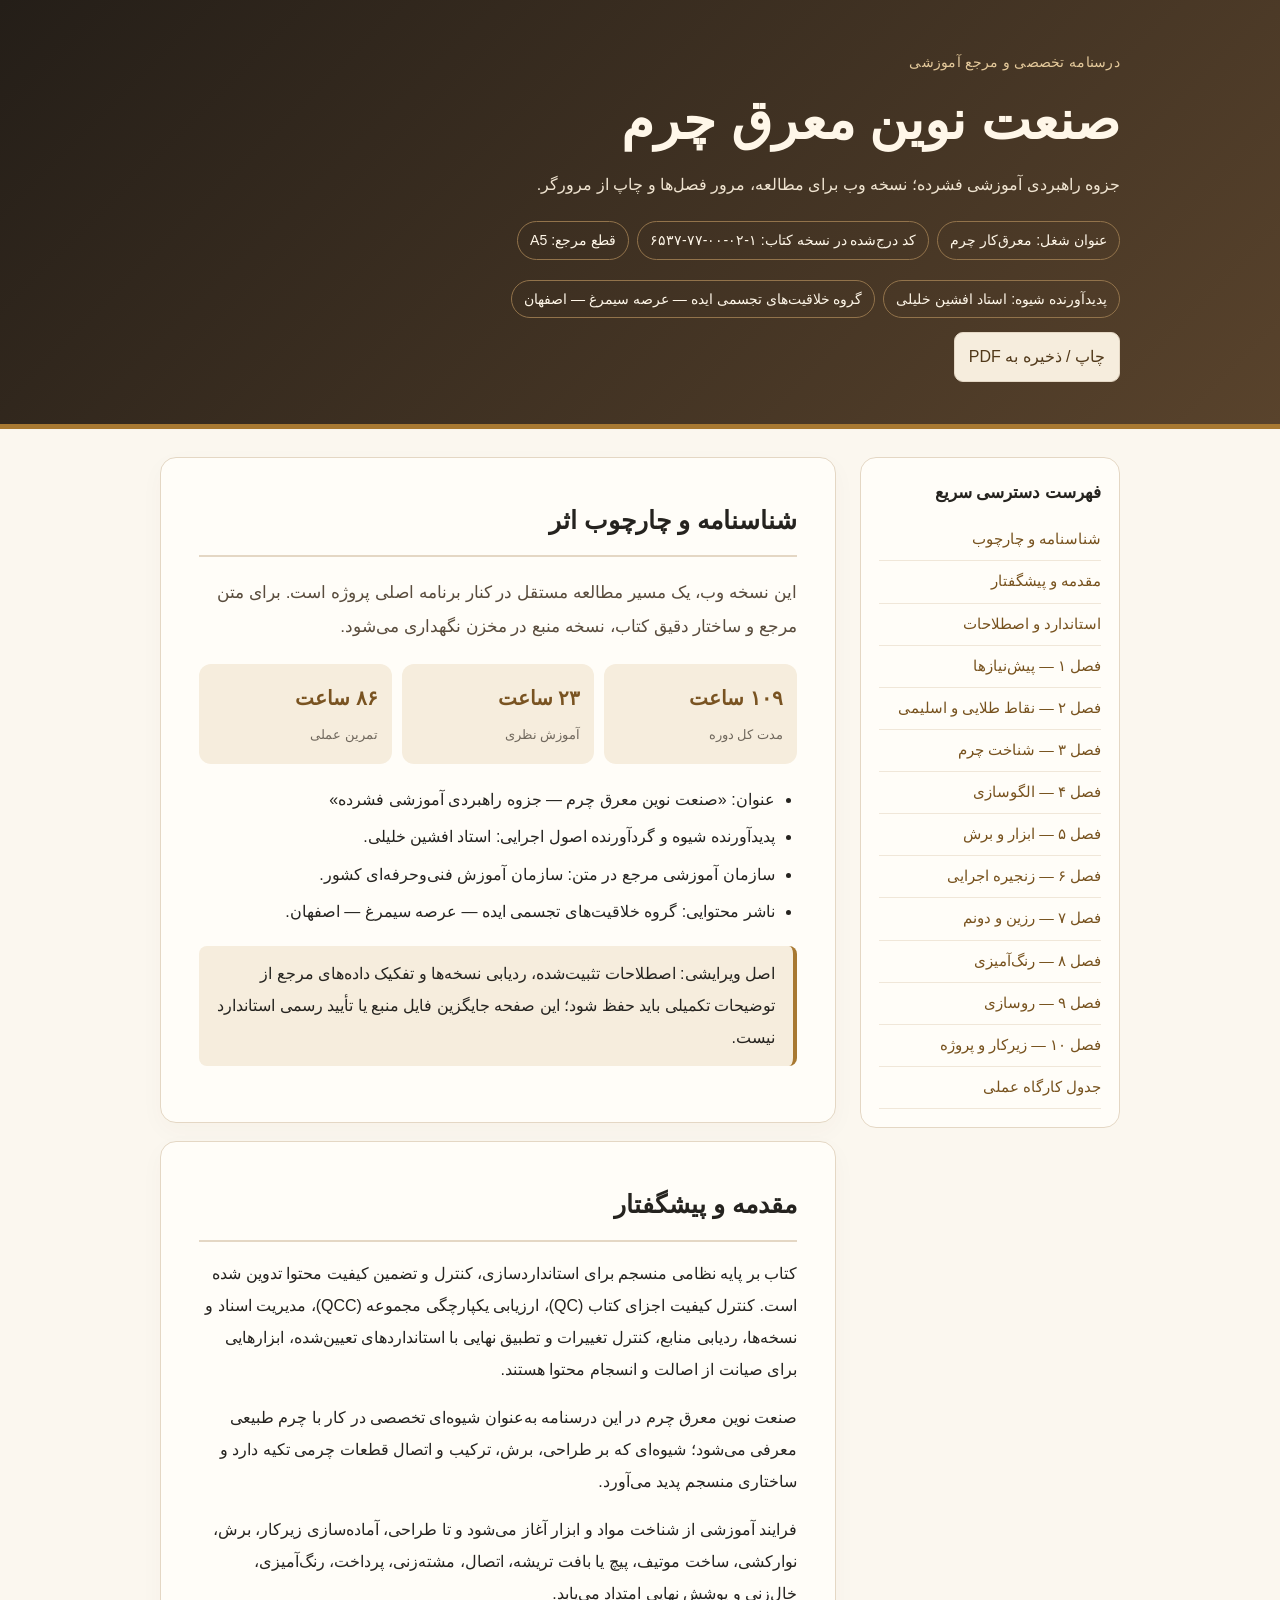
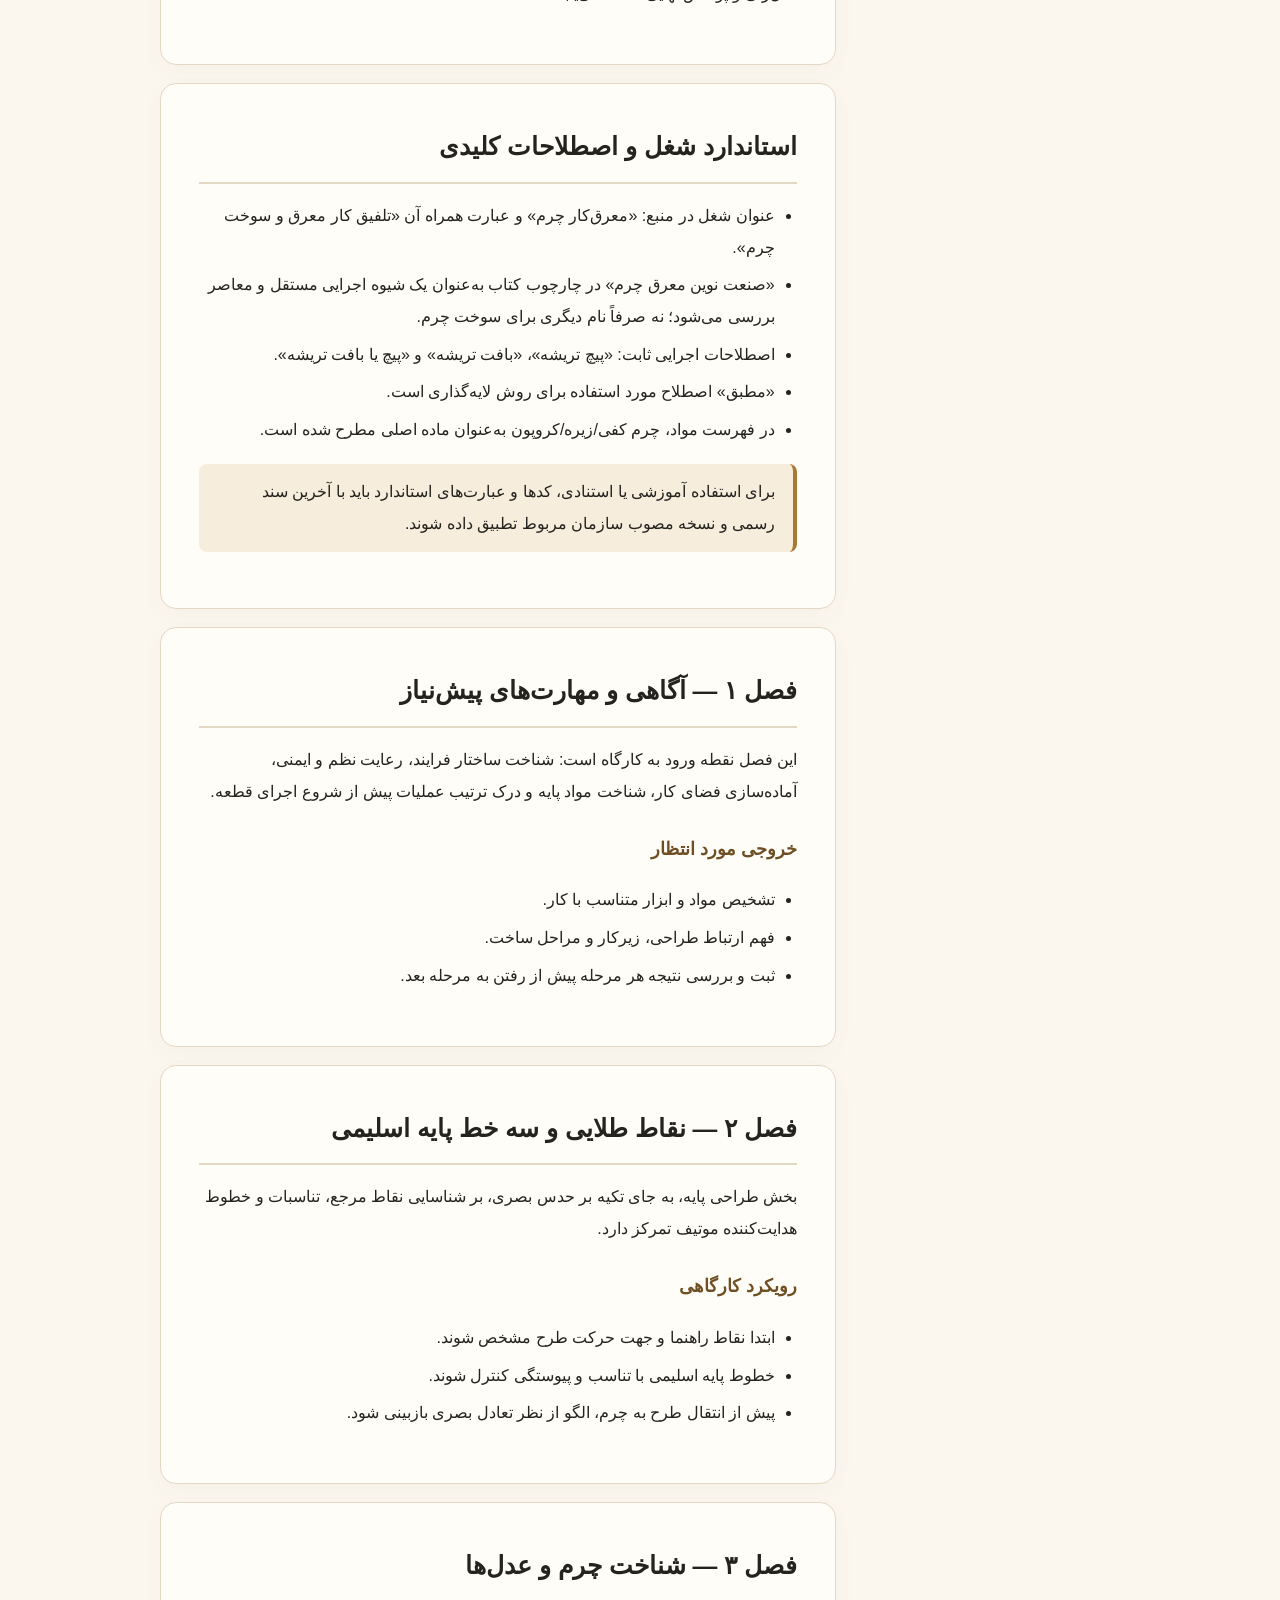
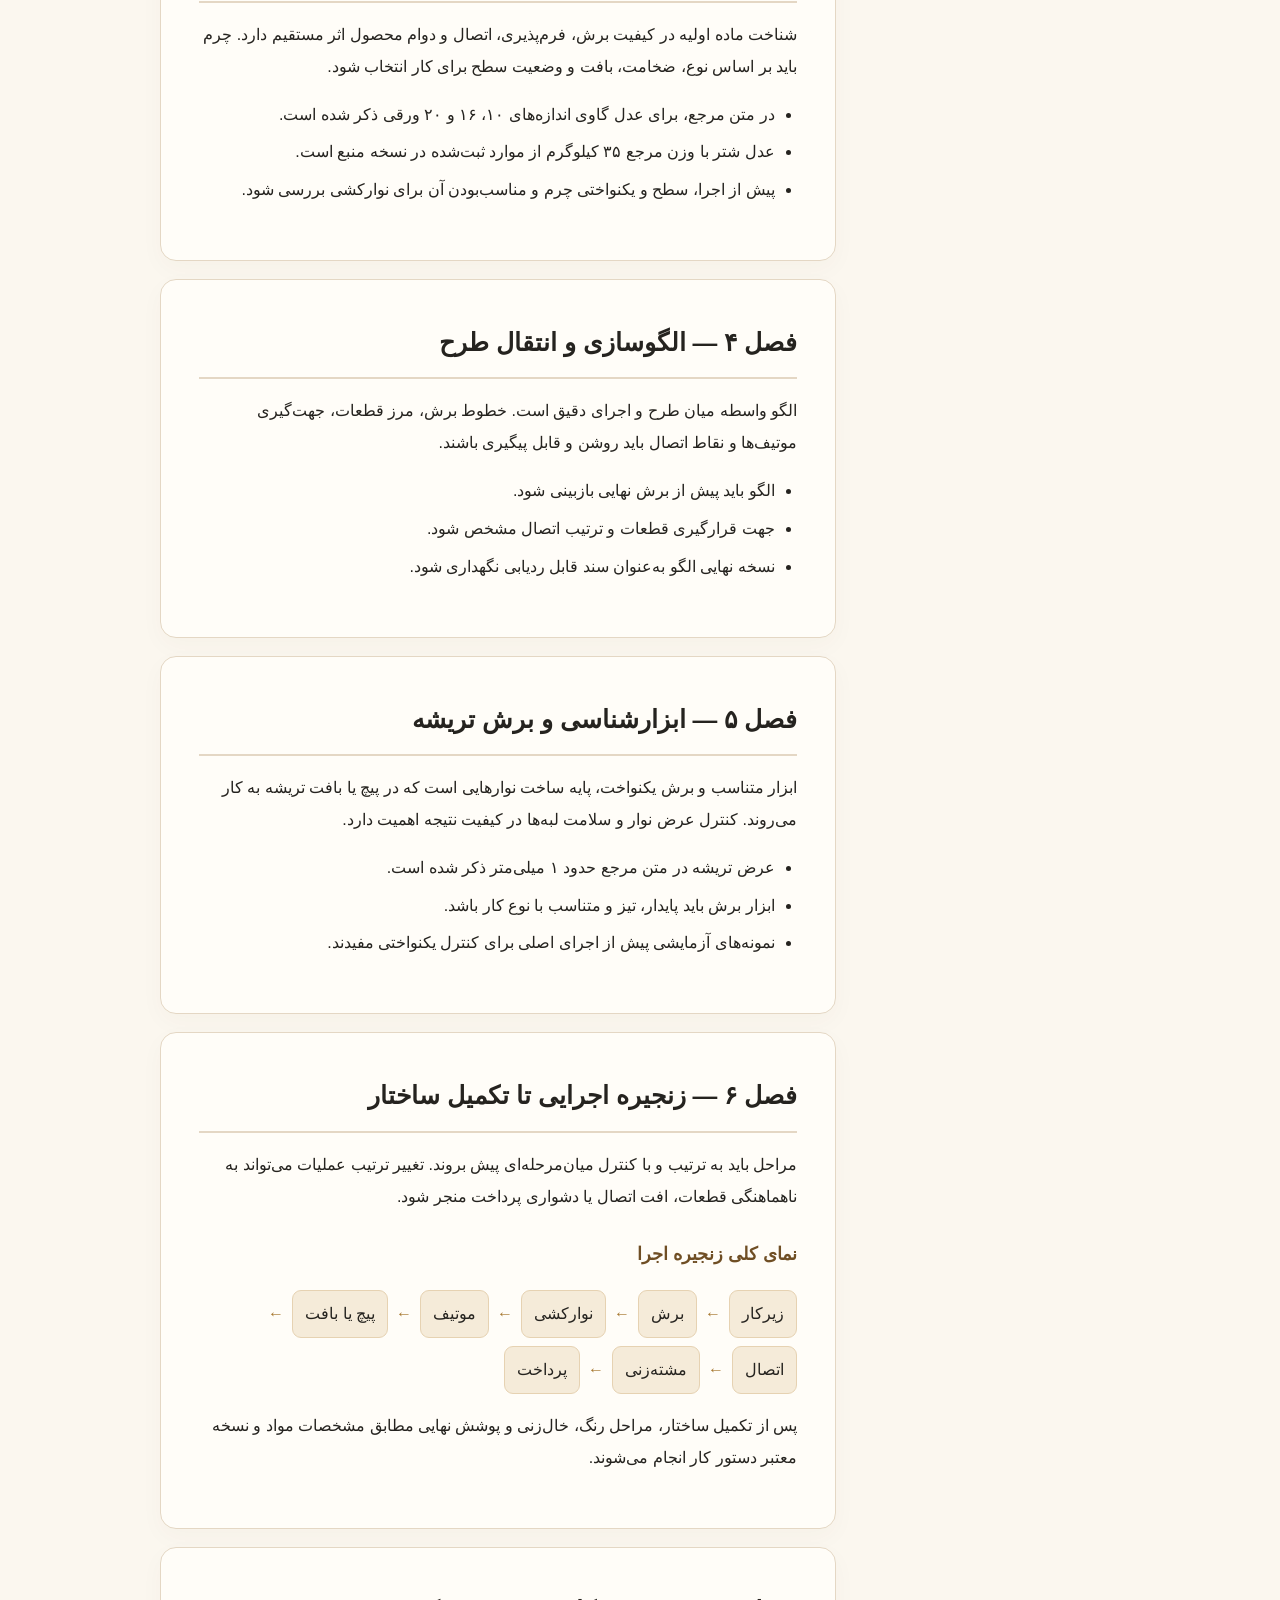
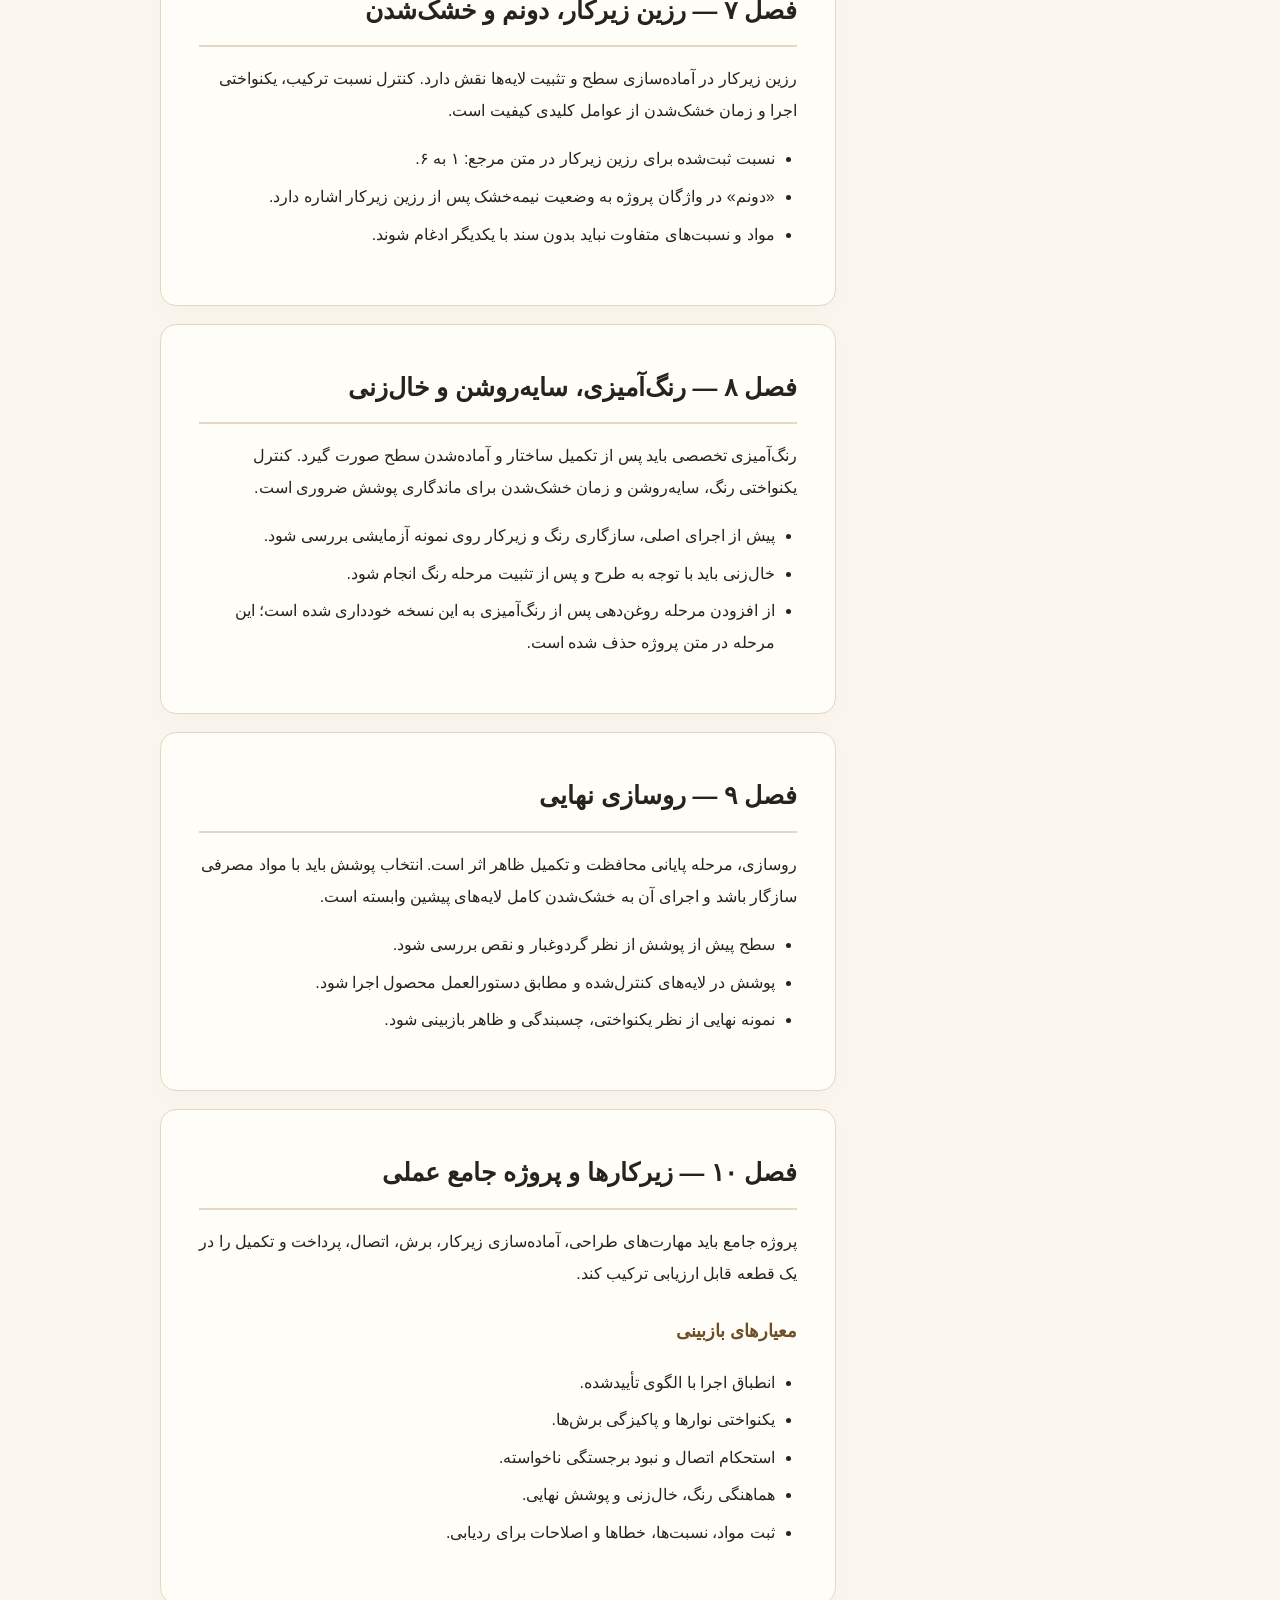
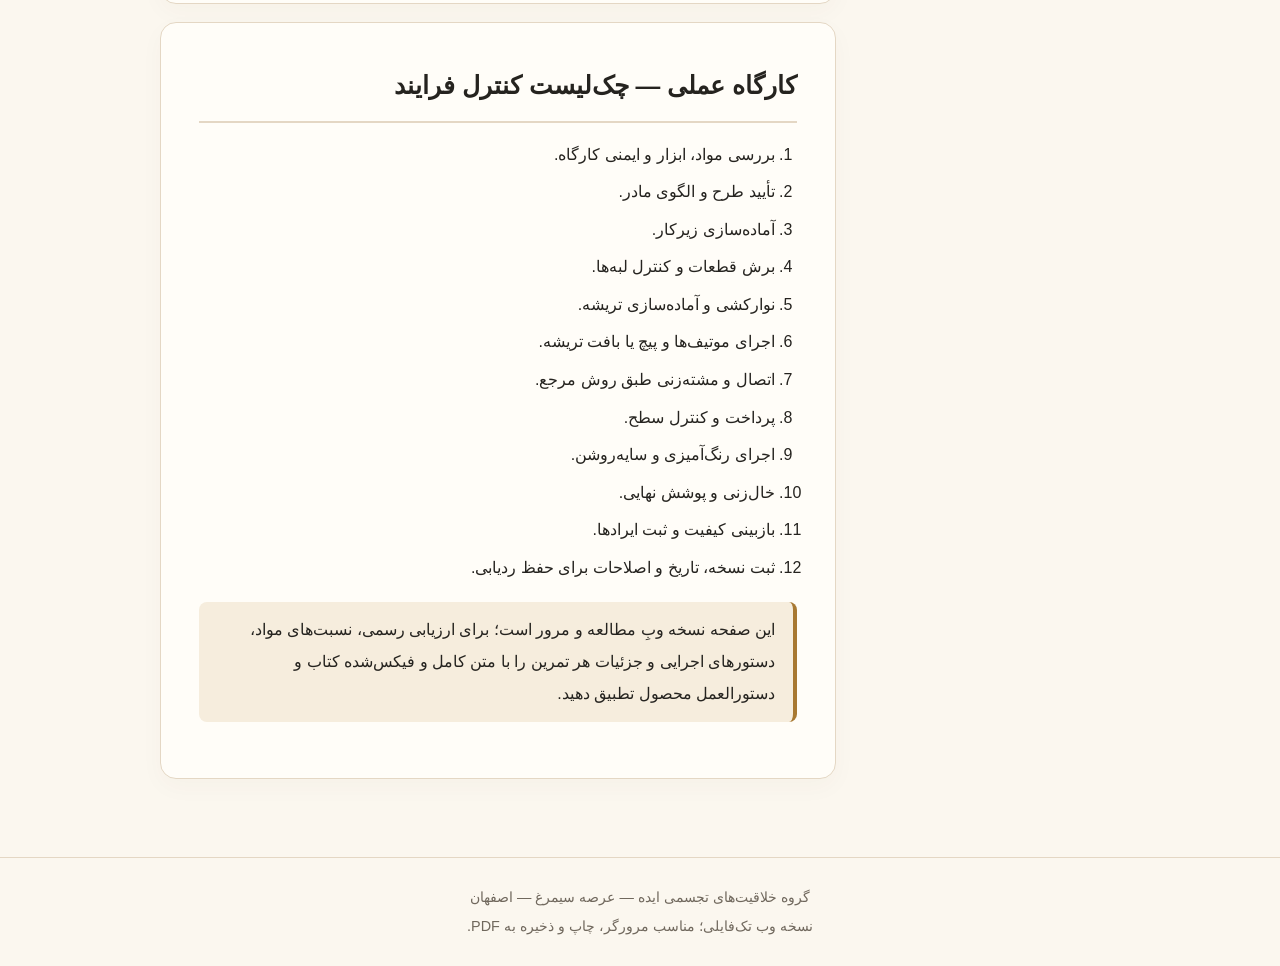
==== booklet.html @ e39d09b5 "Add standalone Persian HTML web edition of the leather marquetry booklet" ====
<!doctype html>
<html lang="fa" dir="rtl">
<head>
<meta charset="utf-8">
<meta name="viewport" content="width=device-width,initial-scale=1">
<meta name="description" content="نسخه وب جزوه راهبردی آموزشی صنعت نوین معرق چرم">
<title>صنعت نوین معرق چرم | نسخه وب</title>
<style>
:root{--ink:#25231f;--muted:#70685d;--paper:#fbf7ef;--card:#fffdf8;--line:#e4d7c4;--gold:#a87932;--dark:#30271e}
*{box-sizing:border-box}html{scroll-behavior:smooth}body{margin:0;background:var(--paper);color:var(--ink);font-family:Tahoma,"Noto Naskh Arabic",sans-serif;line-height:2}
a{color:#77521e;text-decoration:none}a:hover{text-decoration:underline}.top{background:linear-gradient(135deg,#241e18,#59432c);color:#fff7e9;padding:48px 20px 42px;border-bottom:5px solid var(--gold)}.wrap{max-width:1000px;margin:auto;padding:0 20px}.eyebrow{letter-spacing:.02em;color:#e4c99b;font-size:.9rem}.top h1{font-size:clamp(2rem,5vw,3.3rem);line-height:1.45;margin:.4rem 0}.top p{max-width:760px;color:#f0e4d1;margin:.6rem 0}.meta{display:flex;flex-wrap:wrap;gap:8px;margin-top:20px}.meta span{border:1px solid #92734b;border-radius:999px;padding:4px 12px;font-size:.88rem}.layout{display:grid;grid-template-columns:260px minmax(0,1fr);gap:24px;align-items:start;margin:28px auto 60px}.toc{position:sticky;top:16px;background:var(--card);border:1px solid var(--line);border-radius:16px;padding:18px}.toc h2{font-size:1.05rem;margin:0 0 10px}.toc a{display:block;padding:6px 0;border-bottom:1px solid #f0e7d9;font-size:.91rem}.content{min-width:0}.page{background:var(--card);border:1px solid var(--line);border-radius:16px;padding:clamp(20px,4vw,38px);margin-bottom:18px;box-shadow:0 8px 24px #5b3f1808}.page h2{font-size:1.55rem;margin:0 0 16px;padding-bottom:10px;border-bottom:2px solid var(--line)}.page h3{font-size:1.1rem;color:#6f4e24;margin-top:24px}.lead{font-size:1.08rem;color:#594c3d}.callout{border-right:4px solid var(--gold);background:#f6eddd;padding:12px 18px;border-radius:8px;margin:18px 0}.stats{display:grid;grid-template-columns:repeat(3,minmax(0,1fr));gap:10px;margin:20px 0}.stat{background:#f6eddd;padding:14px;border-radius:12px}.stat strong{display:block;font-size:1.25rem;color:#795321}.stat small{color:var(--muted)}ul,ol{padding-right:1.4rem}li{margin:.35rem 0}.flow{display:flex;flex-wrap:wrap;gap:8px;align-items:center}.flow span{background:#f5ebd9;border:1px solid #e6d2b2;padding:7px 12px;border-radius:9px}.flow b{color:var(--gold)}footer{text-align:center;color:var(--muted);padding:25px 16px;border-top:1px solid var(--line);font-size:.9rem}.print{display:inline-block;margin-top:14px;background:#f6eddd;color:#51391a;padding:8px 14px;border-radius:9px;border:1px solid var(--line);cursor:pointer;font:inherit}
@media(max-width:760px){.layout{grid-template-columns:1fr}.toc{position:static}.toc nav{columns:2}.stats{grid-template-columns:1fr}.top{padding-top:34px}}@media print{body{background:white}.top{background:white;color:#111;border-bottom:2px solid #777;padding:20px}.top p,.eyebrow{color:#333}.layout{display:block;margin:0}.toc{display:none}.page{box-shadow:none;break-inside:avoid;border:0;border-bottom:1px solid #ccc;padding:15px 0}.meta span{border-color:#aaa}a{color:#111}}
</style>
</head>
<body>
<header class="top"><div class="wrap">
<div class="eyebrow">درسنامه تخصصی و مرجع آموزشی</div>
<h1>صنعت نوین معرق چرم</h1>
<p>جزوه راهبردی آموزشی فشرده؛ نسخه وب برای مطالعه، مرور فصل‌ها و چاپ از مرورگر.</p>
<div class="meta"><span>عنوان شغل: معرق‌کار چرم</span><span>کد درج‌شده در نسخه کتاب: ۱-۰۲-۰۰-۷۷-۶۵۳۷</span><span>قطع مرجع: A5</span></div>
<div class="meta"><span>پدیدآورنده شیوه: استاد افشین خلیلی</span><span>گروه خلاقیت‌های تجسمی ایده — عرصه سیمرغ — اصفهان</span></div>
<button class="print" onclick="window.print()">چاپ / ذخیره به PDF</button>
</div></header>
<div class="wrap layout">
<aside class="toc"><h2>فهرست دسترسی سریع</h2><nav>
<a href="#identity">شناسنامه و چارچوب</a><a href="#preface">مقدمه و پیشگفتار</a><a href="#standard">استاندارد و اصطلاحات</a><a href="#ch1">فصل ۱ — پیش‌نیازها</a><a href="#ch2">فصل ۲ — نقاط طلایی و اسلیمی</a><a href="#ch3">فصل ۳ — شناخت چرم</a><a href="#ch4">فصل ۴ — الگوسازی</a><a href="#ch5">فصل ۵ — ابزار و برش</a><a href="#ch6">فصل ۶ — زنجیره اجرایی</a><a href="#ch7">فصل ۷ — رزین و دونم</a><a href="#ch8">فصل ۸ — رنگ‌آمیزی</a><a href="#ch9">فصل ۹ — روسازی</a><a href="#ch10">فصل ۱۰ — زیرکار و پروژه</a><a href="#workshop">جدول کارگاه عملی</a>
</nav></aside>
<main class="content">
<section class="page" id="identity"><h2>شناسنامه و چارچوب اثر</h2>
<p class="lead">این نسخه وب، یک مسیر مطالعه مستقل در کنار برنامه اصلی پروژه است. برای متن مرجع و ساختار دقیق کتاب، نسخه منبع در مخزن نگهداری می‌شود.</p>
<div class="stats"><div class="stat"><strong>۱۰۹ ساعت</strong><small>مدت کل دوره</small></div><div class="stat"><strong>۲۳ ساعت</strong><small>آموزش نظری</small></div><div class="stat"><strong>۸۶ ساعت</strong><small>تمرین عملی</small></div></div>
<ul><li>عنوان: «صنعت نوین معرق چرم — جزوه راهبردی آموزشی فشرده»</li><li>پدیدآورنده شیوه و گردآورنده اصول اجرایی: استاد افشین خلیلی.</li><li>سازمان آموزشی مرجع در متن: سازمان آموزش فنی‌وحرفه‌ای کشور.</li><li>ناشر محتوایی: گروه خلاقیت‌های تجسمی ایده — عرصه سیمرغ — اصفهان.</li></ul>
<div class="callout">اصل ویرایشی: اصطلاحات تثبیت‌شده، ردیابی نسخه‌ها و تفکیک داده‌های مرجع از توضیحات تکمیلی باید حفظ شود؛ این صفحه جایگزین فایل منبع یا تأیید رسمی استاندارد نیست.</div>
</section>
<section class="page" id="preface"><h2>مقدمه و پیشگفتار</h2>
<p>کتاب بر پایه نظامی منسجم برای استانداردسازی، کنترل و تضمین کیفیت محتوا تدوین شده است. کنترل کیفیت اجزای کتاب (QC)، ارزیابی یکپارچگی مجموعه (QCC)، مدیریت اسناد و نسخه‌ها، ردیابی منابع، کنترل تغییرات و تطبیق نهایی با استانداردهای تعیین‌شده، ابزارهایی برای صیانت از اصالت و انسجام محتوا هستند.</p>
<p>صنعت نوین معرق چرم در این درسنامه به‌عنوان شیوه‌ای تخصصی در کار با چرم طبیعی معرفی می‌شود؛ شیوه‌ای که بر طراحی، برش، ترکیب و اتصال قطعات چرمی تکیه دارد و ساختاری منسجم پدید می‌آورد.</p>
<p>فرایند آموزشی از شناخت مواد و ابزار آغاز می‌شود و تا طراحی، آماده‌سازی زیرکار، برش، نوارکشی، ساخت موتیف، پیچ یا بافت تریشه، اتصال، مشته‌زنی، پرداخت، رنگ‌آمیزی، خال‌زنی و پوشش نهایی امتداد می‌یابد.</p>
</section>
<section class="page" id="standard"><h2>استاندارد شغل و اصطلاحات کلیدی</h2>
<ul><li>عنوان شغل در منبع: «معرق‌کار چرم» و عبارت همراه آن «تلفیق کار معرق و سوخت چرم».</li><li>«صنعت نوین معرق چرم» در چارچوب کتاب به‌عنوان یک شیوه اجرایی مستقل و معاصر بررسی می‌شود؛ نه صرفاً نام دیگری برای سوخت چرم.</li><li>اصطلاحات اجرایی ثابت: «پیچ تریشه»، «بافت تریشه» و «پیچ یا بافت تریشه».</li><li>«مطبق» اصطلاح مورد استفاده برای روش لایه‌گذاری است.</li><li>در فهرست مواد، چرم کفی/زیره/کروپون به‌عنوان ماده اصلی مطرح شده است.</li></ul>
<div class="callout">برای استفاده آموزشی یا استنادی، کدها و عبارت‌های استاندارد باید با آخرین سند رسمی و نسخه مصوب سازمان مربوط تطبیق داده شوند.</div>
</section>
<section class="page" id="ch1"><h2>فصل ۱ — آگاهی و مهارت‌های پیش‌نیاز</h2><p>این فصل نقطه ورود به کارگاه است: شناخت ساختار فرایند، رعایت نظم و ایمنی، آماده‌سازی فضای کار، شناخت مواد پایه و درک ترتیب عملیات پیش از شروع اجرای قطعه.</p><h3>خروجی مورد انتظار</h3><ul><li>تشخیص مواد و ابزار متناسب با کار.</li><li>فهم ارتباط طراحی، زیرکار و مراحل ساخت.</li><li>ثبت و بررسی نتیجه هر مرحله پیش از رفتن به مرحله بعد.</li></ul></section>
<section class="page" id="ch2"><h2>فصل ۲ — نقاط طلایی و سه خط پایه اسلیمی</h2><p>بخش طراحی پایه، به جای تکیه بر حدس بصری، بر شناسایی نقاط مرجع، تناسبات و خطوط هدایت‌کننده موتیف تمرکز دارد.</p><h3>رویکرد کارگاهی</h3><ul><li>ابتدا نقاط راهنما و جهت حرکت طرح مشخص شوند.</li><li>خطوط پایه اسلیمی با تناسب و پیوستگی کنترل شوند.</li><li>پیش از انتقال طرح به چرم، الگو از نظر تعادل بصری بازبینی شود.</li></ul></section>
<section class="page" id="ch3"><h2>فصل ۳ — شناخت چرم و عدل‌ها</h2><p>شناخت ماده اولیه در کیفیت برش، فرم‌پذیری، اتصال و دوام محصول اثر مستقیم دارد. چرم باید بر اساس نوع، ضخامت، بافت و وضعیت سطح برای کار انتخاب شود.</p><ul><li>در متن مرجع، برای عدل گاوی اندازه‌های ۱۰، ۱۶ و ۲۰ ورقی ذکر شده است.</li><li>عدل شتر با وزن مرجع ۳۵ کیلوگرم از موارد ثبت‌شده در نسخه منبع است.</li><li>پیش از اجرا، سطح و یکنواختی چرم و مناسب‌بودن آن برای نوارکشی بررسی شود.</li></ul></section>
<section class="page" id="ch4"><h2>فصل ۴ — الگوسازی و انتقال طرح</h2><p>الگو واسطه میان طرح و اجرای دقیق است. خطوط برش، مرز قطعات، جهت‌گیری موتیف‌ها و نقاط اتصال باید روشن و قابل پیگیری باشند.</p><ul><li>الگو باید پیش از برش نهایی بازبینی شود.</li><li>جهت قرارگیری قطعات و ترتیب اتصال مشخص شود.</li><li>نسخه نهایی الگو به‌عنوان سند قابل ردیابی نگهداری شود.</li></ul></section>
<section class="page" id="ch5"><h2>فصل ۵ — ابزارشناسی و برش تریشه</h2><p>ابزار متناسب و برش یکنواخت، پایه ساخت نوارهایی است که در پیچ یا بافت تریشه به کار می‌روند. کنترل عرض نوار و سلامت لبه‌ها در کیفیت نتیجه اهمیت دارد.</p><ul><li>عرض تریشه در متن مرجع حدود ۱ میلی‌متر ذکر شده است.</li><li>ابزار برش باید پایدار، تیز و متناسب با نوع کار باشد.</li><li>نمونه‌های آزمایشی پیش از اجرای اصلی برای کنترل یکنواختی مفیدند.</li></ul></section>
<section class="page" id="ch6"><h2>فصل ۶ — زنجیره اجرایی تا تکمیل ساختار</h2><p>مراحل باید به ترتیب و با کنترل میان‌مرحله‌ای پیش بروند. تغییر ترتیب عملیات می‌تواند به ناهماهنگی قطعات، افت اتصال یا دشواری پرداخت منجر شود.</p><h3>نمای کلی زنجیره اجرا</h3><div class="flow"><span>زیرکار</span><b>←</b><span>برش</span><b>←</b><span>نوارکشی</span><b>←</b><span>موتیف</span><b>←</b><span>پیچ یا بافت</span><b>←</b><span>اتصال</span><b>←</b><span>مشته‌زنی</span><b>←</b><span>پرداخت</span></div><p>پس از تکمیل ساختار، مراحل رنگ، خال‌زنی و پوشش نهایی مطابق مشخصات مواد و نسخه معتبر دستور کار انجام می‌شوند.</p></section>
<section class="page" id="ch7"><h2>فصل ۷ — رزین زیرکار، دونم و خشک‌شدن</h2><p>رزین زیرکار در آماده‌سازی سطح و تثبیت لایه‌ها نقش دارد. کنترل نسبت ترکیب، یکنواختی اجرا و زمان خشک‌شدن از عوامل کلیدی کیفیت است.</p><ul><li>نسبت ثبت‌شده برای رزین زیرکار در متن مرجع: ۱ به ۶.</li><li>«دونم» در واژگان پروژه به وضعیت نیمه‌خشک پس از رزین زیرکار اشاره دارد.</li><li>مواد و نسبت‌های متفاوت نباید بدون سند با یکدیگر ادغام شوند.</li></ul></section>
<section class="page" id="ch8"><h2>فصل ۸ — رنگ‌آمیزی، سایه‌روشن و خال‌زنی</h2><p>رنگ‌آمیزی تخصصی باید پس از تکمیل ساختار و آماده‌شدن سطح صورت گیرد. کنترل یکنواختی رنگ، سایه‌روشن و زمان خشک‌شدن برای ماندگاری پوشش ضروری است.</p><ul><li>پیش از اجرای اصلی، سازگاری رنگ و زیرکار روی نمونه آزمایشی بررسی شود.</li><li>خال‌زنی باید با توجه به طرح و پس از تثبیت مرحله رنگ انجام شود.</li><li>از افزودن مرحله روغن‌دهی پس از رنگ‌آمیزی به این نسخه خودداری شده است؛ این مرحله در متن پروژه حذف شده است.</li></ul></section>
<section class="page" id="ch9"><h2>فصل ۹ — روسازی نهایی</h2><p>روسازی، مرحله پایانی محافظت و تکمیل ظاهر اثر است. انتخاب پوشش باید با مواد مصرفی سازگار باشد و اجرای آن به خشک‌شدن کامل لایه‌های پیشین وابسته است.</p><ul><li>سطح پیش از پوشش از نظر گردوغبار و نقص بررسی شود.</li><li>پوشش در لایه‌های کنترل‌شده و مطابق دستورالعمل محصول اجرا شود.</li><li>نمونه نهایی از نظر یکنواختی، چسبندگی و ظاهر بازبینی شود.</li></ul></section>
<section class="page" id="ch10"><h2>فصل ۱۰ — زیرکارها و پروژه جامع عملی</h2><p>پروژه جامع باید مهارت‌های طراحی، آماده‌سازی زیرکار، برش، اتصال، پرداخت و تکمیل را در یک قطعه قابل ارزیابی ترکیب کند.</p><h3>معیارهای بازبینی</h3><ul><li>انطباق اجرا با الگوی تأییدشده.</li><li>یکنواختی نوارها و پاکیزگی برش‌ها.</li><li>استحکام اتصال و نبود برجستگی ناخواسته.</li><li>هماهنگی رنگ، خال‌زنی و پوشش نهایی.</li><li>ثبت مواد، نسبت‌ها، خطاها و اصلاحات برای ردیابی.</li></ul></section>
<section class="page" id="workshop"><h2>کارگاه عملی — چک‌لیست کنترل فرایند</h2><ol><li>بررسی مواد، ابزار و ایمنی کارگاه.</li><li>تأیید طرح و الگوی مادر.</li><li>آماده‌سازی زیرکار.</li><li>برش قطعات و کنترل لبه‌ها.</li><li>نوارکشی و آماده‌سازی تریشه.</li><li>اجرای موتیف‌ها و پیچ یا بافت تریشه.</li><li>اتصال و مشته‌زنی طبق روش مرجع.</li><li>پرداخت و کنترل سطح.</li><li>اجرای رنگ‌آمیزی و سایه‌روشن.</li><li>خال‌زنی و پوشش نهایی.</li><li>بازبینی کیفیت و ثبت ایرادها.</li><li>ثبت نسخه، تاریخ و اصلاحات برای حفظ ردیابی.</li></ol><div class="callout">این صفحه نسخه وبِ مطالعه و مرور است؛ برای ارزیابی رسمی، نسبت‌های مواد، دستورهای اجرایی و جزئیات هر تمرین را با متن کامل و فیکس‌شده کتاب و دستورالعمل محصول تطبیق دهید.</div></section>
</main></div>
<footer>گروه خلاقیت‌های تجسمی ایده — عرصه سیمرغ — اصفهان<br>نسخه وب تک‌فایلی؛ مناسب مرورگر، چاپ و ذخیره به PDF.</footer>
</body></html>
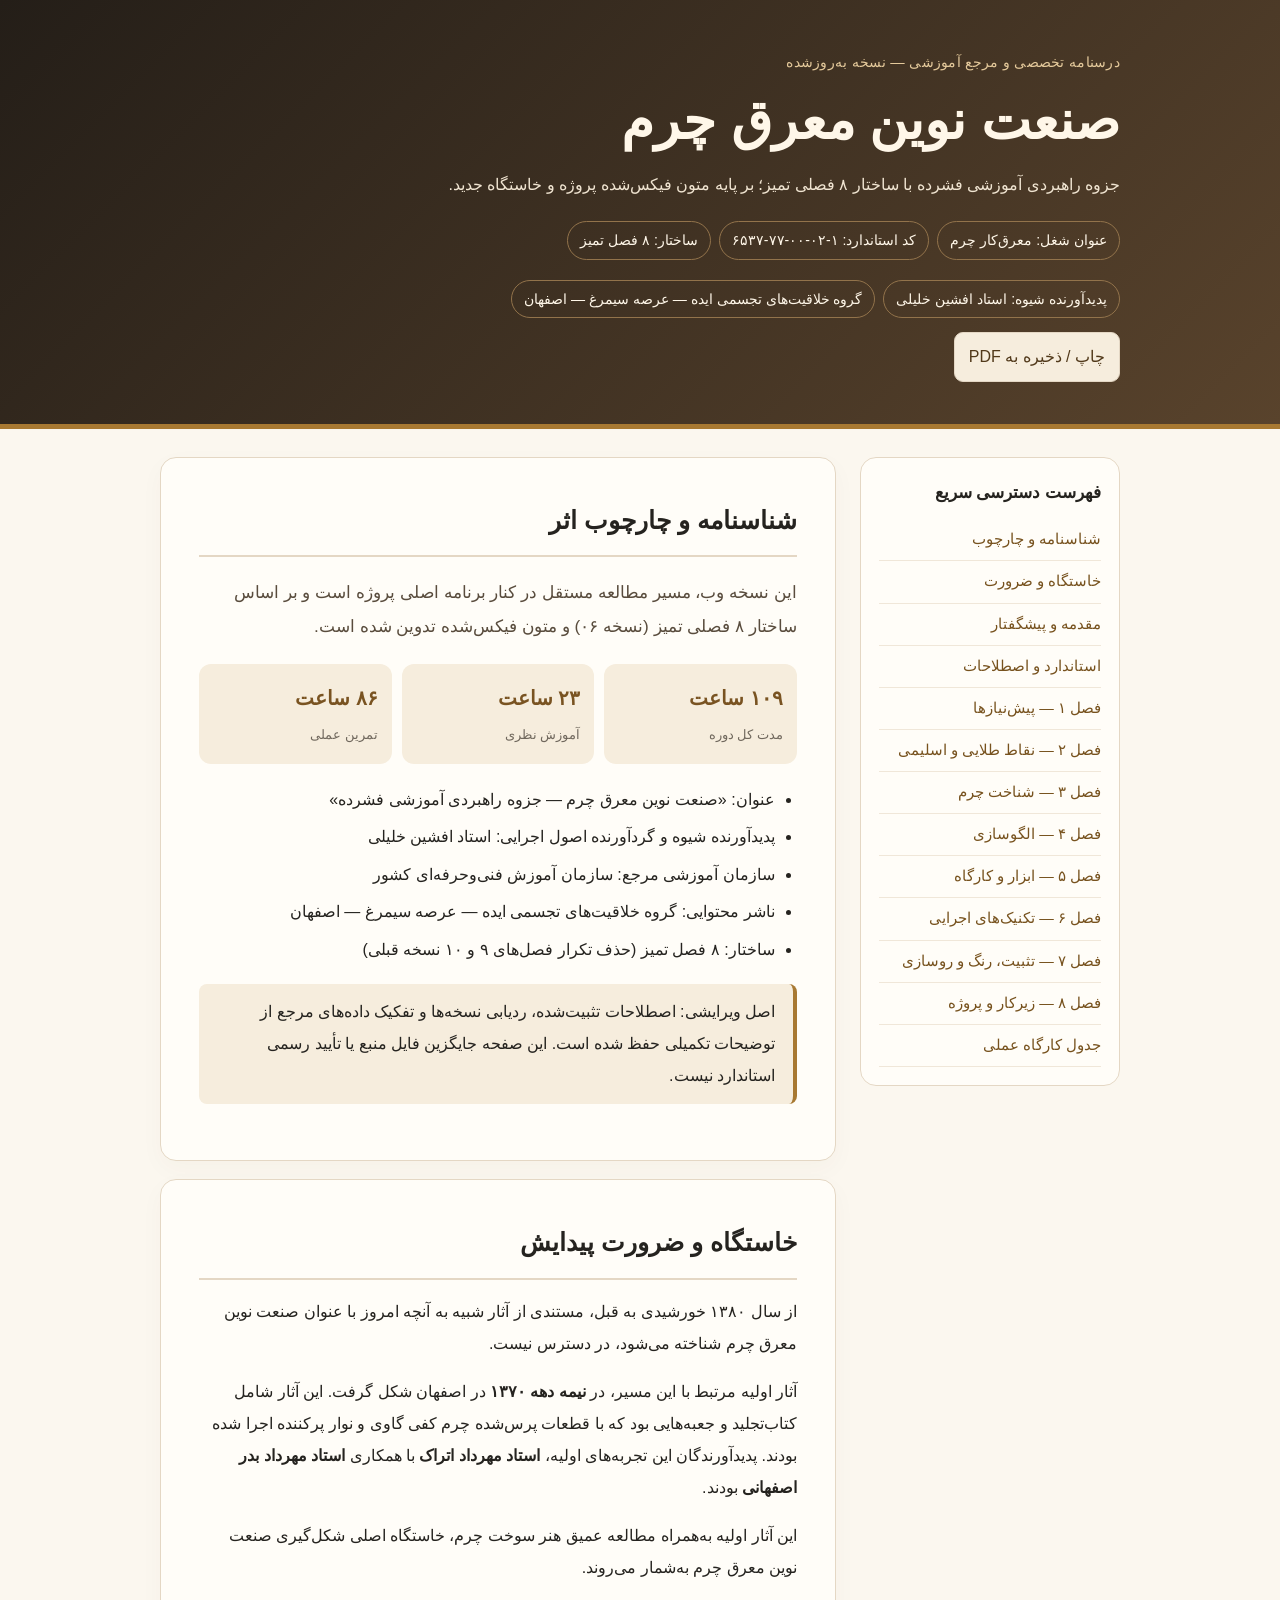
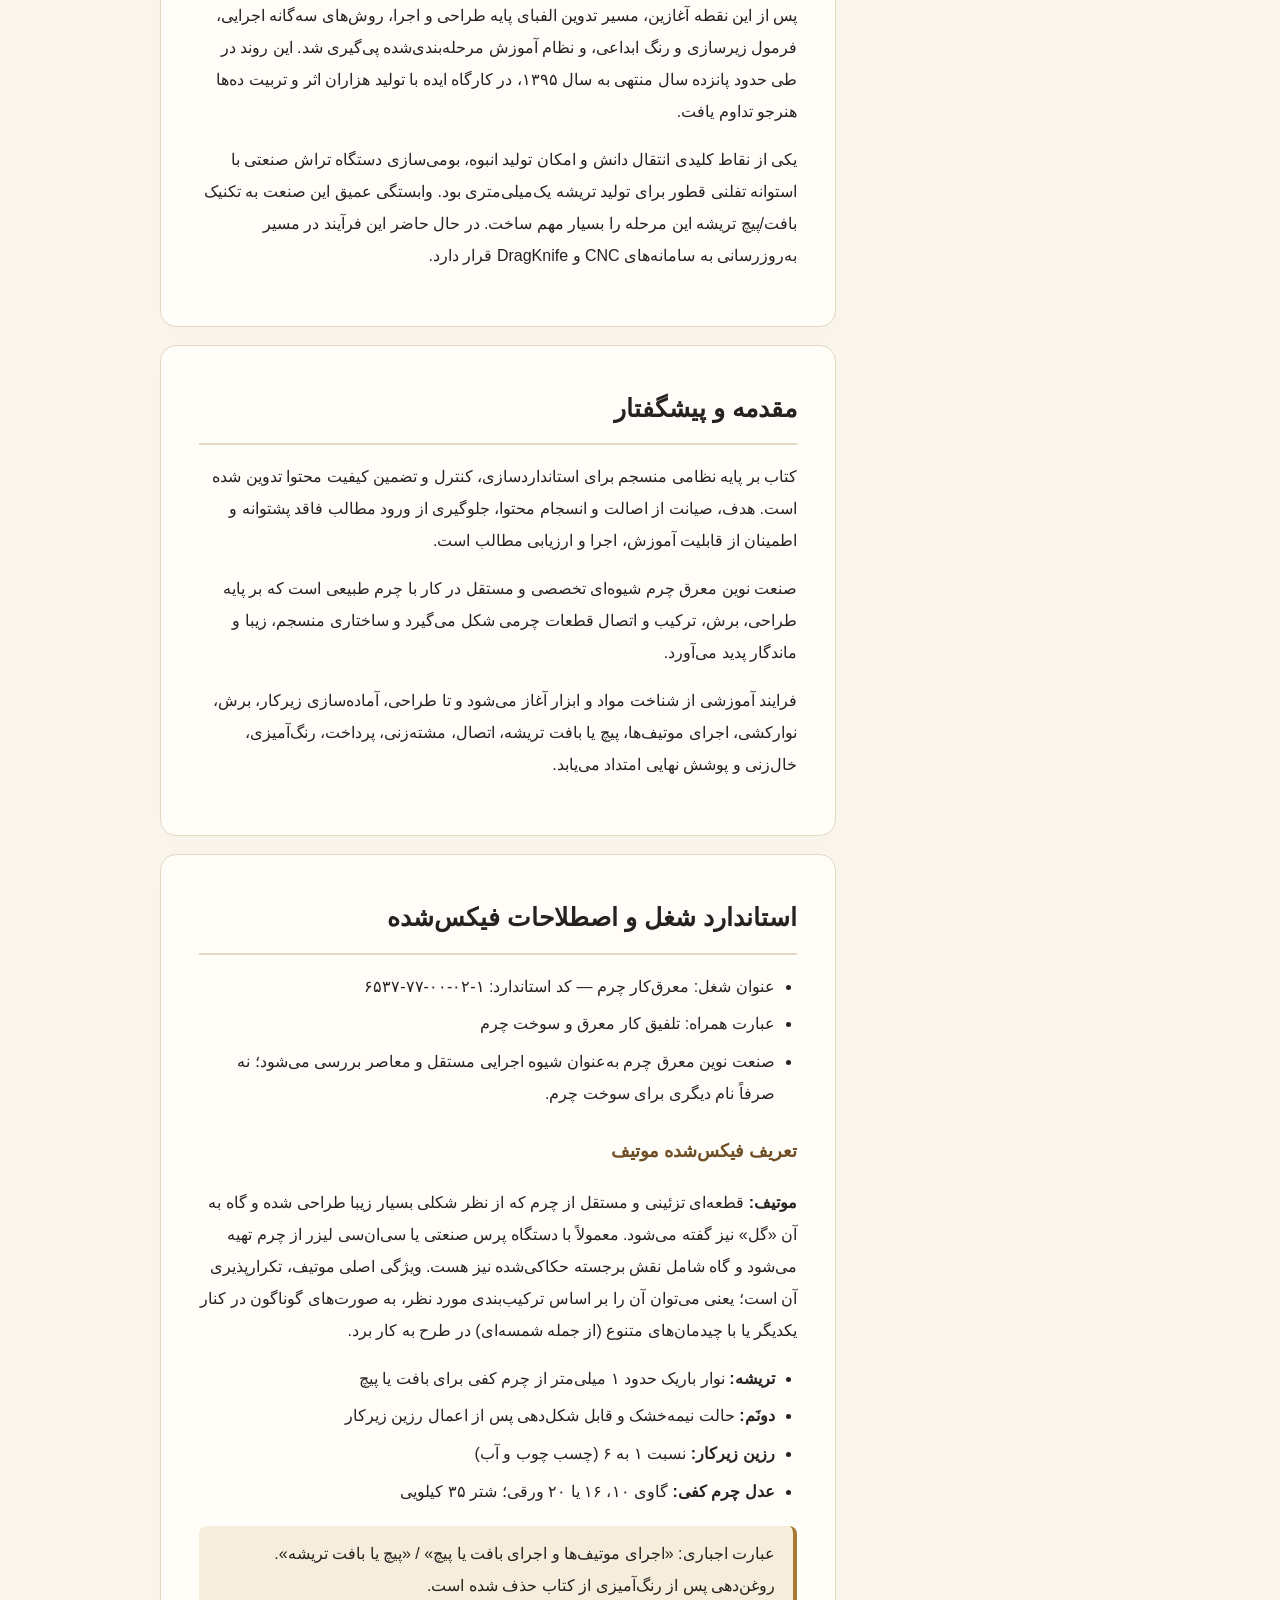
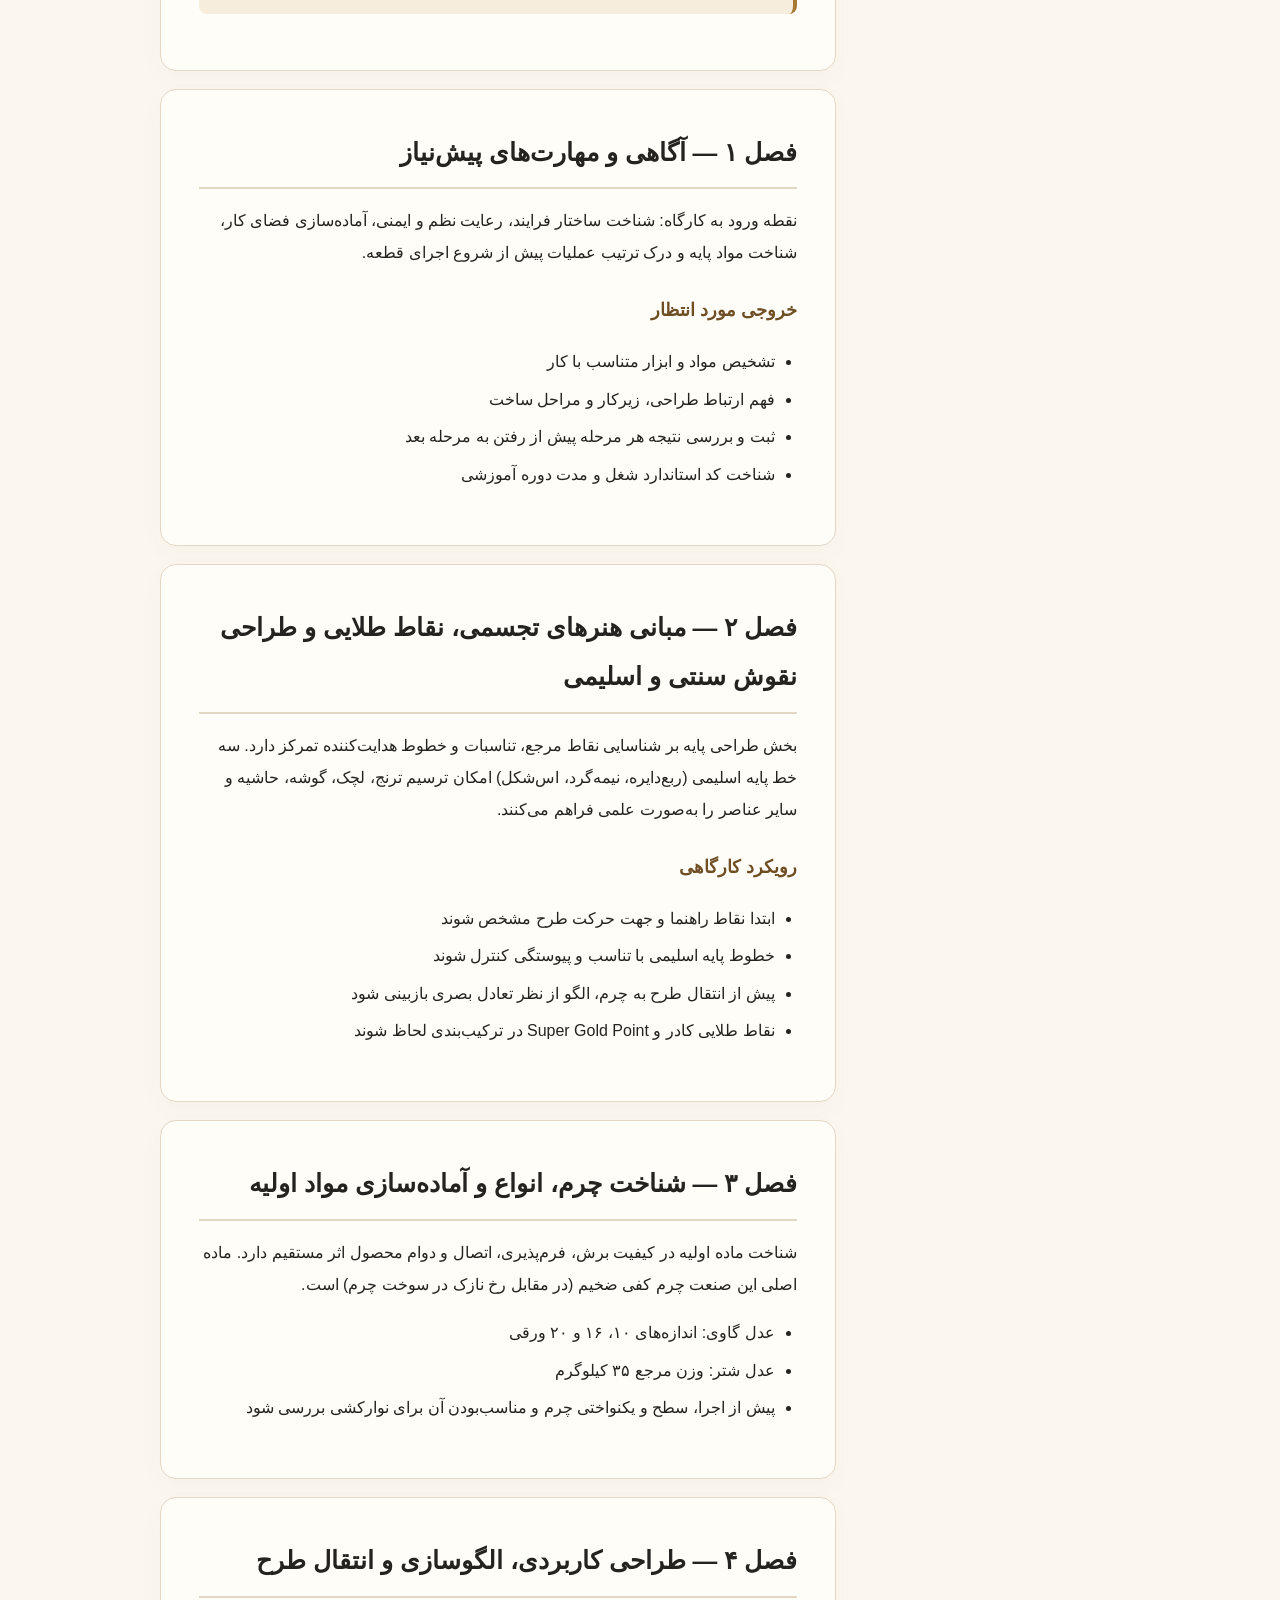
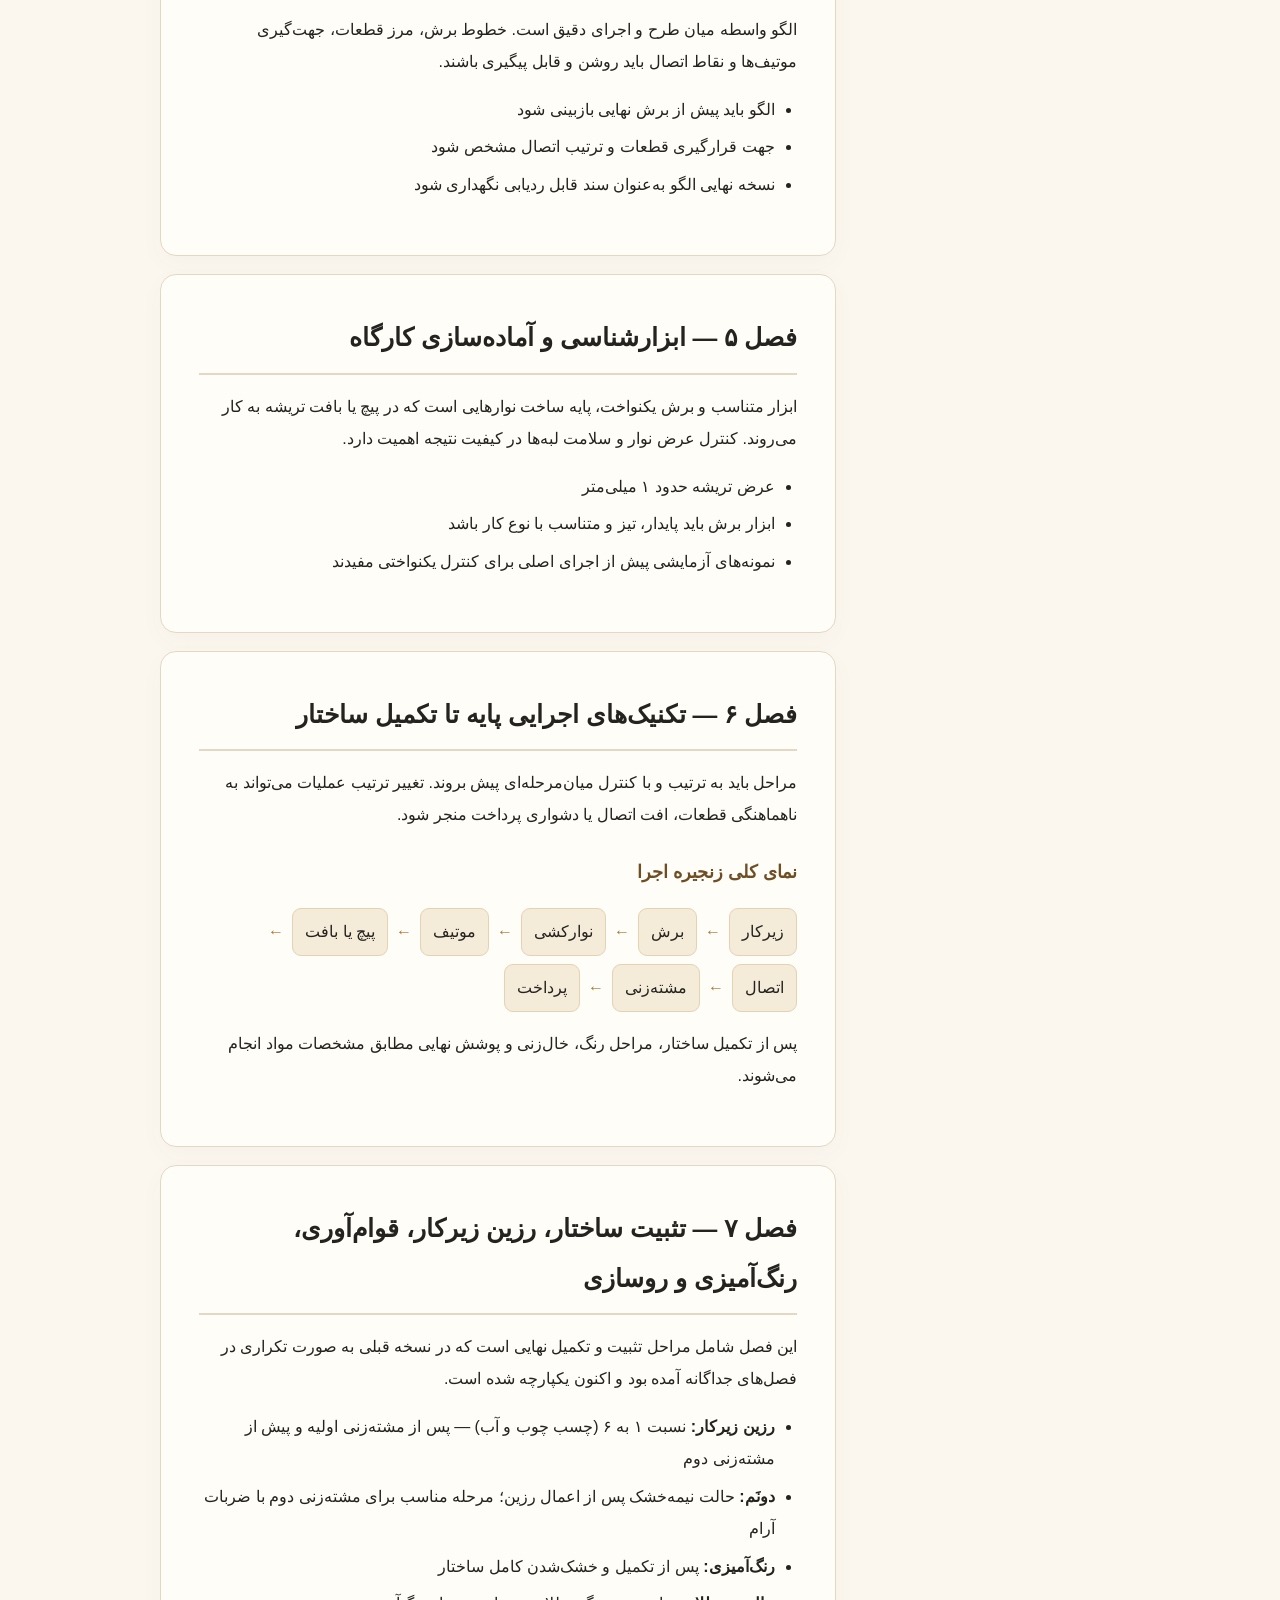
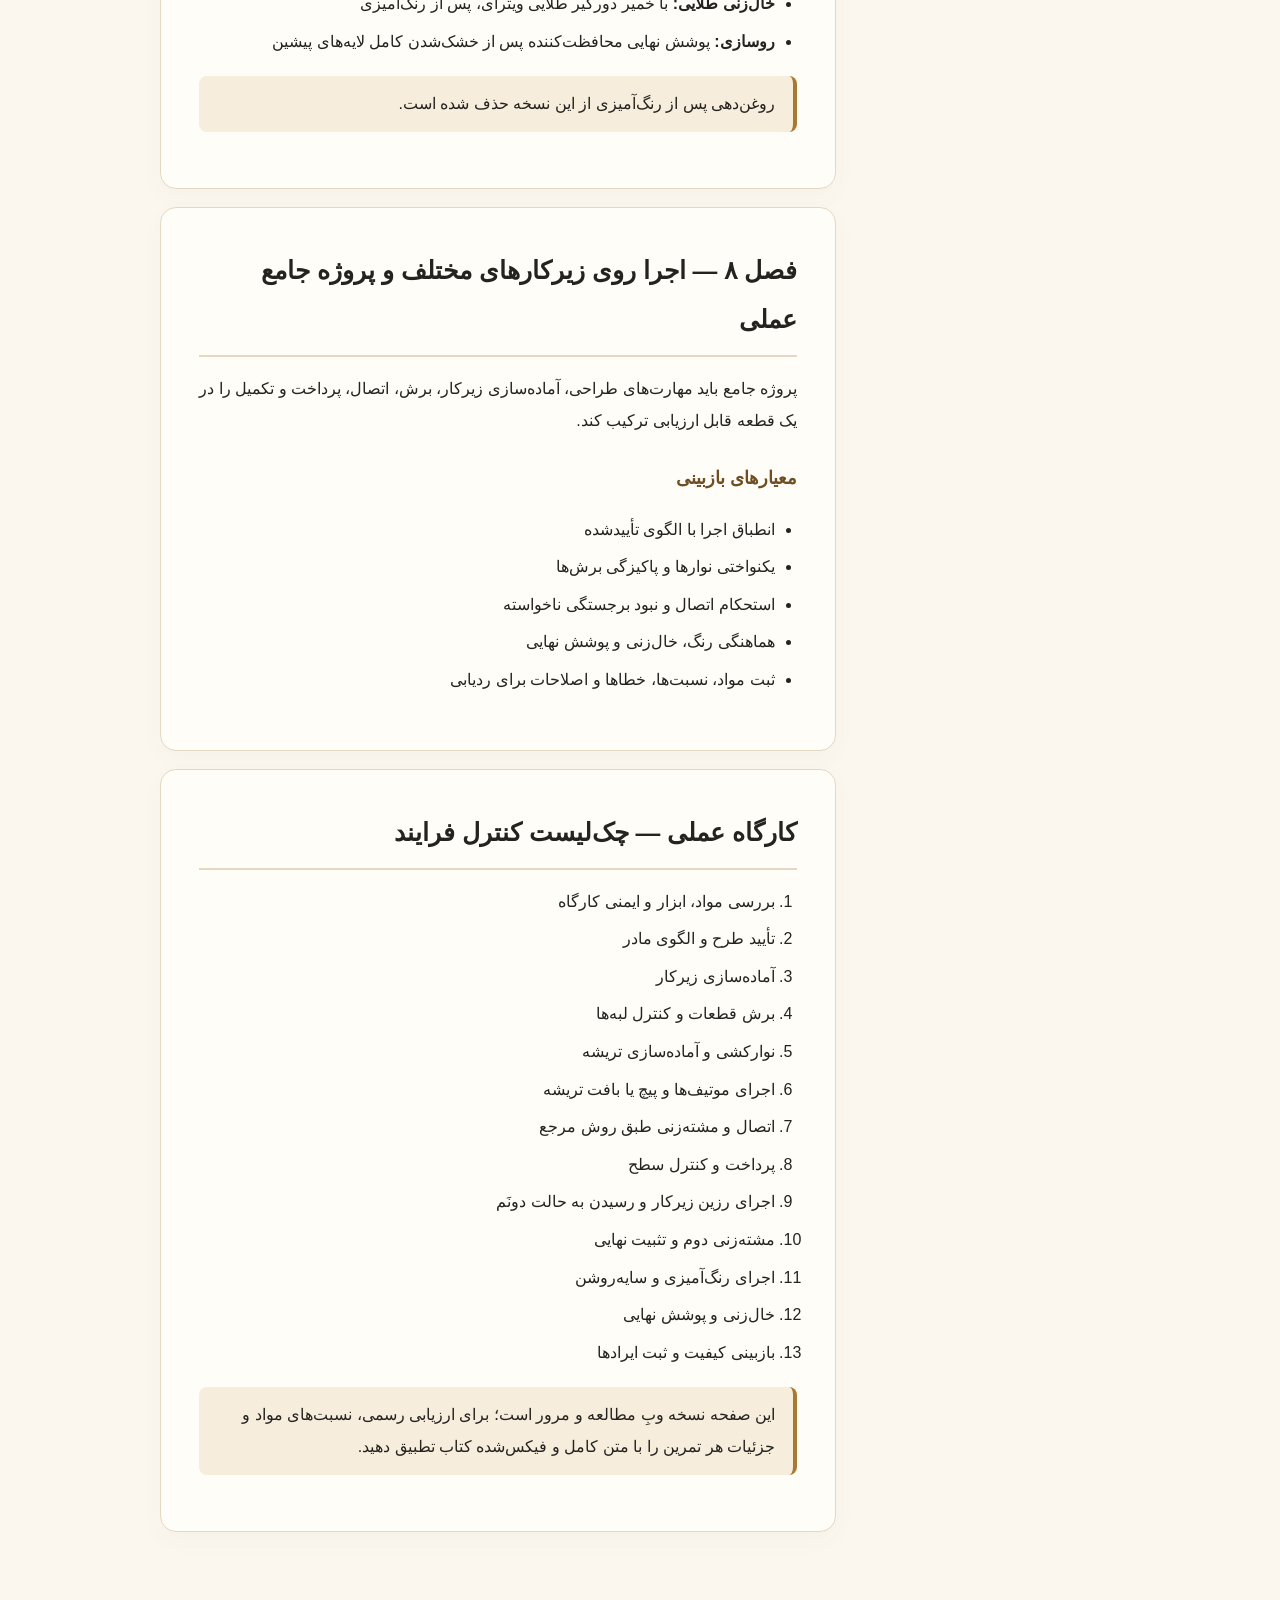
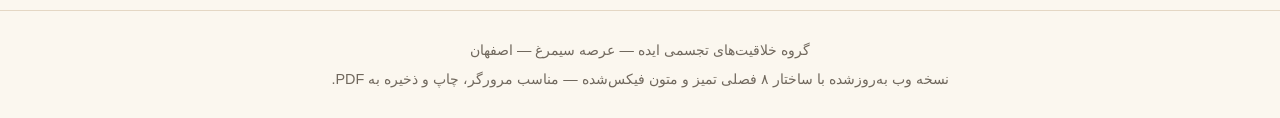
==== commit 242aa214: "به‌روزرسانی به ساختار ۸ فصلی تمیز + تعریف جدید موتیف + خاستگاه فیکس‌شده" ====
--- a/booklet.html
+++ b/booklet.html
@@ -3,8 +3,8 @@
 <head>
 <meta charset="utf-8">
 <meta name="viewport" content="width=device-width,initial-scale=1">
-<meta name="description" content="نسخه وب جزوه راهبردی آموزشی صنعت نوین معرق چرم">
-<title>صنعت نوین معرق چرم | نسخه وب</title>
+<meta name="description" content="نسخه وب جزوه راهبردی آموزشی صنعت نوین معرق چرم — ساختار ۸ فصلی تمیز با خاستگاه و اصطلاحات فیکس‌شده">
+<title>صنعت نوین معرق چرم | جزوه راهبردی ۸ فصلی</title>
 <style>
 :root{--ink:#25231f;--muted:#70685d;--paper:#fbf7ef;--card:#fffdf8;--line:#e4d7c4;--gold:#a87932;--dark:#30271e}
 *{box-sizing:border-box}html{scroll-behavior:smooth}body{margin:0;background:var(--paper);color:var(--ink);font-family:Tahoma,"Noto Naskh Arabic",sans-serif;line-height:2}
@@ -14,44 +14,178 @@
 </head>
 <body>
 <header class="top"><div class="wrap">
-<div class="eyebrow">درسنامه تخصصی و مرجع آموزشی</div>
+<div class="eyebrow">درسنامه تخصصی و مرجع آموزشی — نسخه به‌روزشده</div>
 <h1>صنعت نوین معرق چرم</h1>
-<p>جزوه راهبردی آموزشی فشرده؛ نسخه وب برای مطالعه، مرور فصل‌ها و چاپ از مرورگر.</p>
-<div class="meta"><span>عنوان شغل: معرق‌کار چرم</span><span>کد درج‌شده در نسخه کتاب: ۱-۰۲-۰۰-۷۷-۶۵۳۷</span><span>قطع مرجع: A5</span></div>
+<p>جزوه راهبردی آموزشی فشرده با ساختار ۸ فصلی تمیز؛ بر پایه متون فیکس‌شده پروژه و خاستگاه جدید.</p>
+<div class="meta"><span>عنوان شغل: معرق‌کار چرم</span><span>کد استاندارد: ۱-۰۲-۰۰-۷۷-۶۵۳۷</span><span>ساختار: ۸ فصل تمیز</span></div>
 <div class="meta"><span>پدیدآورنده شیوه: استاد افشین خلیلی</span><span>گروه خلاقیت‌های تجسمی ایده — عرصه سیمرغ — اصفهان</span></div>
 <button class="print" onclick="window.print()">چاپ / ذخیره به PDF</button>
 </div></header>
 <div class="wrap layout">
 <aside class="toc"><h2>فهرست دسترسی سریع</h2><nav>
-<a href="#identity">شناسنامه و چارچوب</a><a href="#preface">مقدمه و پیشگفتار</a><a href="#standard">استاندارد و اصطلاحات</a><a href="#ch1">فصل ۱ — پیش‌نیازها</a><a href="#ch2">فصل ۲ — نقاط طلایی و اسلیمی</a><a href="#ch3">فصل ۳ — شناخت چرم</a><a href="#ch4">فصل ۴ — الگوسازی</a><a href="#ch5">فصل ۵ — ابزار و برش</a><a href="#ch6">فصل ۶ — زنجیره اجرایی</a><a href="#ch7">فصل ۷ — رزین و دونم</a><a href="#ch8">فصل ۸ — رنگ‌آمیزی</a><a href="#ch9">فصل ۹ — روسازی</a><a href="#ch10">فصل ۱۰ — زیرکار و پروژه</a><a href="#workshop">جدول کارگاه عملی</a>
+<a href="#identity">شناسنامه و چارچوب</a>
+<a href="#origin">خاستگاه و ضرورت</a>
+<a href="#preface">مقدمه و پیشگفتار</a>
+<a href="#standard">استاندارد و اصطلاحات</a>
+<a href="#ch1">فصل ۱ — پیش‌نیازها</a>
+<a href="#ch2">فصل ۲ — نقاط طلایی و اسلیمی</a>
+<a href="#ch3">فصل ۳ — شناخت چرم</a>
+<a href="#ch4">فصل ۴ — الگوسازی</a>
+<a href="#ch5">فصل ۵ — ابزار و کارگاه</a>
+<a href="#ch6">فصل ۶ — تکنیک‌های اجرایی</a>
+<a href="#ch7">فصل ۷ — تثبیت، رنگ و روسازی</a>
+<a href="#ch8">فصل ۸ — زیرکار و پروژه</a>
+<a href="#workshop">جدول کارگاه عملی</a>
 </nav></aside>
 <main class="content">
+
 <section class="page" id="identity"><h2>شناسنامه و چارچوب اثر</h2>
-<p class="lead">این نسخه وب، یک مسیر مطالعه مستقل در کنار برنامه اصلی پروژه است. برای متن مرجع و ساختار دقیق کتاب، نسخه منبع در مخزن نگهداری می‌شود.</p>
+<p class="lead">این نسخه وب، مسیر مطالعه مستقل در کنار برنامه اصلی پروژه است و بر اساس ساختار ۸ فصلی تمیز (نسخه ۰۶) و متون فیکس‌شده تدوین شده است.</p>
 <div class="stats"><div class="stat"><strong>۱۰۹ ساعت</strong><small>مدت کل دوره</small></div><div class="stat"><strong>۲۳ ساعت</strong><small>آموزش نظری</small></div><div class="stat"><strong>۸۶ ساعت</strong><small>تمرین عملی</small></div></div>
-<ul><li>عنوان: «صنعت نوین معرق چرم — جزوه راهبردی آموزشی فشرده»</li><li>پدیدآورنده شیوه و گردآورنده اصول اجرایی: استاد افشین خلیلی.</li><li>سازمان آموزشی مرجع در متن: سازمان آموزش فنی‌وحرفه‌ای کشور.</li><li>ناشر محتوایی: گروه خلاقیت‌های تجسمی ایده — عرصه سیمرغ — اصفهان.</li></ul>
-<div class="callout">اصل ویرایشی: اصطلاحات تثبیت‌شده، ردیابی نسخه‌ها و تفکیک داده‌های مرجع از توضیحات تکمیلی باید حفظ شود؛ این صفحه جایگزین فایل منبع یا تأیید رسمی استاندارد نیست.</div>
+<ul>
+<li>عنوان: «صنعت نوین معرق چرم — جزوه راهبردی آموزشی فشرده»</li>
+<li>پدیدآورنده شیوه و گردآورنده اصول اجرایی: استاد افشین خلیلی</li>
+<li>سازمان آموزشی مرجع: سازمان آموزش فنی‌وحرفه‌ای کشور</li>
+<li>ناشر محتوایی: گروه خلاقیت‌های تجسمی ایده — عرصه سیمرغ — اصفهان</li>
+<li>ساختار: ۸ فصل تمیز (حذف تکرار فصل‌های ۹ و ۱۰ نسخه قبلی)</li>
+</ul>
+<div class="callout">اصل ویرایشی: اصطلاحات تثبیت‌شده، ردیابی نسخه‌ها و تفکیک داده‌های مرجع از توضیحات تکمیلی حفظ شده است. این صفحه جایگزین فایل منبع یا تأیید رسمی استاندارد نیست.</div>
 </section>
+
+<section class="page" id="origin"><h2>خاستگاه و ضرورت پیدایش</h2>
+<p>از سال ۱۳۸۰ خورشیدی به قبل، مستندی از آثار شبیه به آنچه امروز با عنوان صنعت نوین معرق چرم شناخته می‌شود، در دسترس نیست.</p>
+<p>آثار اولیه مرتبط با این مسیر، در <strong>نیمه دهه ۱۳۷۰</strong> در اصفهان شکل گرفت. این آثار شامل کتاب‌تجلید و جعبه‌هایی بود که با قطعات پرس‌شده چرم کفی گاوی و نوار پرکننده اجرا شده بودند. پدیدآورندگان این تجربه‌های اولیه، <strong>استاد مهرداد اتراک</strong> با همکاری <strong>استاد مهرداد بدر اصفهانی</strong> بودند.</p>
+<p>این آثار اولیه به‌همراه مطالعه عمیق هنر سوخت چرم، خاستگاه اصلی شکل‌گیری صنعت نوین معرق چرم به‌شمار می‌روند.</p>
+<p>پس از این نقطه آغازین، مسیر تدوین الفبای پایه طراحی و اجرا، روش‌های سه‌گانه اجرایی، فرمول زیرسازی و رنگ ابداعی، و نظام آموزش مرحله‌بندی‌شده پی‌گیری شد. این روند در طی حدود پانزده سال منتهی به سال ۱۳۹۵، در کارگاه ایده با تولید هزاران اثر و تربیت ده‌ها هنرجو تداوم یافت.</p>
+<p>یکی از نقاط کلیدی انتقال دانش و امکان تولید انبوه، بومی‌سازی دستگاه تراش صنعتی با استوانه تفلنی قطور برای تولید تریشه یک‌میلی‌متری بود. وابستگی عمیق این صنعت به تکنیک بافت/پیچ تریشه این مرحله را بسیار مهم ساخت. در حال حاضر این فرآیند در مسیر به‌روزرسانی به سامانه‌های CNC و DragKnife قرار دارد.</p>
+</section>
+
 <section class="page" id="preface"><h2>مقدمه و پیشگفتار</h2>
-<p>کتاب بر پایه نظامی منسجم برای استانداردسازی، کنترل و تضمین کیفیت محتوا تدوین شده است. کنترل کیفیت اجزای کتاب (QC)، ارزیابی یکپارچگی مجموعه (QCC)، مدیریت اسناد و نسخه‌ها، ردیابی منابع، کنترل تغییرات و تطبیق نهایی با استانداردهای تعیین‌شده، ابزارهایی برای صیانت از اصالت و انسجام محتوا هستند.</p>
-<p>صنعت نوین معرق چرم در این درسنامه به‌عنوان شیوه‌ای تخصصی در کار با چرم طبیعی معرفی می‌شود؛ شیوه‌ای که بر طراحی، برش، ترکیب و اتصال قطعات چرمی تکیه دارد و ساختاری منسجم پدید می‌آورد.</p>
-<p>فرایند آموزشی از شناخت مواد و ابزار آغاز می‌شود و تا طراحی، آماده‌سازی زیرکار، برش، نوارکشی، ساخت موتیف، پیچ یا بافت تریشه، اتصال، مشته‌زنی، پرداخت، رنگ‌آمیزی، خال‌زنی و پوشش نهایی امتداد می‌یابد.</p>
+<p>کتاب بر پایه نظامی منسجم برای استانداردسازی، کنترل و تضمین کیفیت محتوا تدوین شده است. هدف، صیانت از اصالت و انسجام محتوا، جلوگیری از ورود مطالب فاقد پشتوانه و اطمینان از قابلیت آموزش، اجرا و ارزیابی مطالب است.</p>
+<p>صنعت نوین معرق چرم شیوه‌ای تخصصی و مستقل در کار با چرم طبیعی است که بر پایه طراحی، برش، ترکیب و اتصال قطعات چرمی شکل می‌گیرد و ساختاری منسجم، زیبا و ماندگار پدید می‌آورد.</p>
+<p>فرایند آموزشی از شناخت مواد و ابزار آغاز می‌شود و تا طراحی، آماده‌سازی زیرکار، برش، نوارکشی، اجرای موتیف‌ها، پیچ یا بافت تریشه، اتصال، مشته‌زنی، پرداخت، رنگ‌آمیزی، خال‌زنی و پوشش نهایی امتداد می‌یابد.</p>
 </section>
-<section class="page" id="standard"><h2>استاندارد شغل و اصطلاحات کلیدی</h2>
-<ul><li>عنوان شغل در منبع: «معرق‌کار چرم» و عبارت همراه آن «تلفیق کار معرق و سوخت چرم».</li><li>«صنعت نوین معرق چرم» در چارچوب کتاب به‌عنوان یک شیوه اجرایی مستقل و معاصر بررسی می‌شود؛ نه صرفاً نام دیگری برای سوخت چرم.</li><li>اصطلاحات اجرایی ثابت: «پیچ تریشه»، «بافت تریشه» و «پیچ یا بافت تریشه».</li><li>«مطبق» اصطلاح مورد استفاده برای روش لایه‌گذاری است.</li><li>در فهرست مواد، چرم کفی/زیره/کروپون به‌عنوان ماده اصلی مطرح شده است.</li></ul>
-<div class="callout">برای استفاده آموزشی یا استنادی، کدها و عبارت‌های استاندارد باید با آخرین سند رسمی و نسخه مصوب سازمان مربوط تطبیق داده شوند.</div>
+
+<section class="page" id="standard"><h2>استاندارد شغل و اصطلاحات فیکس‌شده</h2>
+<ul>
+<li>عنوان شغل: معرق‌کار چرم — کد استاندارد: ۱-۰۲-۰۰-۷۷-۶۵۳۷</li>
+<li>عبارت همراه: تلفیق کار معرق و سوخت چرم</li>
+<li>صنعت نوین معرق چرم به‌عنوان شیوه اجرایی مستقل و معاصر بررسی می‌شود؛ نه صرفاً نام دیگری برای سوخت چرم.</li>
+</ul>
+
+<h3>تعریف فیکس‌شده موتیف</h3>
+<p><strong>موتیف:</strong> قطعه‌ای تزئینی و مستقل از چرم که از نظر شکلی بسیار زیبا طراحی شده و گاه به آن «گل» نیز گفته می‌شود. معمولاً با دستگاه پرس صنعتی یا سی‌ان‌سی لیزر از چرم تهیه می‌شود و گاه شامل نقش برجسته حکاکی‌شده نیز هست. ویژگی اصلی موتیف، تکرارپذیری آن است؛ یعنی می‌توان آن را بر اساس ترکیب‌بندی مورد نظر، به صورت‌های گوناگون در کنار یکدیگر یا با چیدمان‌های متنوع (از جمله شمسه‌ای) در طرح به کار برد.</p>
+
+<ul>
+<li><strong>تریشه:</strong> نوار باریک حدود ۱ میلی‌متر از چرم کفی برای بافت یا پیچ</li>
+<li><strong>دونَم:</strong> حالت نیمه‌خشک و قابل شکل‌دهی پس از اعمال رزین زیرکار</li>
+<li><strong>رزین زیرکار:</strong> نسبت ۱ به ۶ (چسب چوب و آب)</li>
+<li><strong>عدل چرم کفی:</strong> گاوی ۱۰، ۱۶ یا ۲۰ ورقی؛ شتر ۳۵ کیلویی</li>
+</ul>
+<div class="callout">عبارت اجباری: «اجرای موتیف‌ها و اجرای بافت یا پیچ» / «پیچ یا بافت تریشه». روغن‌دهی پس از رنگ‌آمیزی از کتاب حذف شده است.</div>
 </section>
-<section class="page" id="ch1"><h2>فصل ۱ — آگاهی و مهارت‌های پیش‌نیاز</h2><p>این فصل نقطه ورود به کارگاه است: شناخت ساختار فرایند، رعایت نظم و ایمنی، آماده‌سازی فضای کار، شناخت مواد پایه و درک ترتیب عملیات پیش از شروع اجرای قطعه.</p><h3>خروجی مورد انتظار</h3><ul><li>تشخیص مواد و ابزار متناسب با کار.</li><li>فهم ارتباط طراحی، زیرکار و مراحل ساخت.</li><li>ثبت و بررسی نتیجه هر مرحله پیش از رفتن به مرحله بعد.</li></ul></section>
-<section class="page" id="ch2"><h2>فصل ۲ — نقاط طلایی و سه خط پایه اسلیمی</h2><p>بخش طراحی پایه، به جای تکیه بر حدس بصری، بر شناسایی نقاط مرجع، تناسبات و خطوط هدایت‌کننده موتیف تمرکز دارد.</p><h3>رویکرد کارگاهی</h3><ul><li>ابتدا نقاط راهنما و جهت حرکت طرح مشخص شوند.</li><li>خطوط پایه اسلیمی با تناسب و پیوستگی کنترل شوند.</li><li>پیش از انتقال طرح به چرم، الگو از نظر تعادل بصری بازبینی شود.</li></ul></section>
-<section class="page" id="ch3"><h2>فصل ۳ — شناخت چرم و عدل‌ها</h2><p>شناخت ماده اولیه در کیفیت برش، فرم‌پذیری، اتصال و دوام محصول اثر مستقیم دارد. چرم باید بر اساس نوع، ضخامت، بافت و وضعیت سطح برای کار انتخاب شود.</p><ul><li>در متن مرجع، برای عدل گاوی اندازه‌های ۱۰، ۱۶ و ۲۰ ورقی ذکر شده است.</li><li>عدل شتر با وزن مرجع ۳۵ کیلوگرم از موارد ثبت‌شده در نسخه منبع است.</li><li>پیش از اجرا، سطح و یکنواختی چرم و مناسب‌بودن آن برای نوارکشی بررسی شود.</li></ul></section>
-<section class="page" id="ch4"><h2>فصل ۴ — الگوسازی و انتقال طرح</h2><p>الگو واسطه میان طرح و اجرای دقیق است. خطوط برش، مرز قطعات، جهت‌گیری موتیف‌ها و نقاط اتصال باید روشن و قابل پیگیری باشند.</p><ul><li>الگو باید پیش از برش نهایی بازبینی شود.</li><li>جهت قرارگیری قطعات و ترتیب اتصال مشخص شود.</li><li>نسخه نهایی الگو به‌عنوان سند قابل ردیابی نگهداری شود.</li></ul></section>
-<section class="page" id="ch5"><h2>فصل ۵ — ابزارشناسی و برش تریشه</h2><p>ابزار متناسب و برش یکنواخت، پایه ساخت نوارهایی است که در پیچ یا بافت تریشه به کار می‌روند. کنترل عرض نوار و سلامت لبه‌ها در کیفیت نتیجه اهمیت دارد.</p><ul><li>عرض تریشه در متن مرجع حدود ۱ میلی‌متر ذکر شده است.</li><li>ابزار برش باید پایدار، تیز و متناسب با نوع کار باشد.</li><li>نمونه‌های آزمایشی پیش از اجرای اصلی برای کنترل یکنواختی مفیدند.</li></ul></section>
-<section class="page" id="ch6"><h2>فصل ۶ — زنجیره اجرایی تا تکمیل ساختار</h2><p>مراحل باید به ترتیب و با کنترل میان‌مرحله‌ای پیش بروند. تغییر ترتیب عملیات می‌تواند به ناهماهنگی قطعات، افت اتصال یا دشواری پرداخت منجر شود.</p><h3>نمای کلی زنجیره اجرا</h3><div class="flow"><span>زیرکار</span><b>←</b><span>برش</span><b>←</b><span>نوارکشی</span><b>←</b><span>موتیف</span><b>←</b><span>پیچ یا بافت</span><b>←</b><span>اتصال</span><b>←</b><span>مشته‌زنی</span><b>←</b><span>پرداخت</span></div><p>پس از تکمیل ساختار، مراحل رنگ، خال‌زنی و پوشش نهایی مطابق مشخصات مواد و نسخه معتبر دستور کار انجام می‌شوند.</p></section>
-<section class="page" id="ch7"><h2>فصل ۷ — رزین زیرکار، دونم و خشک‌شدن</h2><p>رزین زیرکار در آماده‌سازی سطح و تثبیت لایه‌ها نقش دارد. کنترل نسبت ترکیب، یکنواختی اجرا و زمان خشک‌شدن از عوامل کلیدی کیفیت است.</p><ul><li>نسبت ثبت‌شده برای رزین زیرکار در متن مرجع: ۱ به ۶.</li><li>«دونم» در واژگان پروژه به وضعیت نیمه‌خشک پس از رزین زیرکار اشاره دارد.</li><li>مواد و نسبت‌های متفاوت نباید بدون سند با یکدیگر ادغام شوند.</li></ul></section>
-<section class="page" id="ch8"><h2>فصل ۸ — رنگ‌آمیزی، سایه‌روشن و خال‌زنی</h2><p>رنگ‌آمیزی تخصصی باید پس از تکمیل ساختار و آماده‌شدن سطح صورت گیرد. کنترل یکنواختی رنگ، سایه‌روشن و زمان خشک‌شدن برای ماندگاری پوشش ضروری است.</p><ul><li>پیش از اجرای اصلی، سازگاری رنگ و زیرکار روی نمونه آزمایشی بررسی شود.</li><li>خال‌زنی باید با توجه به طرح و پس از تثبیت مرحله رنگ انجام شود.</li><li>از افزودن مرحله روغن‌دهی پس از رنگ‌آمیزی به این نسخه خودداری شده است؛ این مرحله در متن پروژه حذف شده است.</li></ul></section>
-<section class="page" id="ch9"><h2>فصل ۹ — روسازی نهایی</h2><p>روسازی، مرحله پایانی محافظت و تکمیل ظاهر اثر است. انتخاب پوشش باید با مواد مصرفی سازگار باشد و اجرای آن به خشک‌شدن کامل لایه‌های پیشین وابسته است.</p><ul><li>سطح پیش از پوشش از نظر گردوغبار و نقص بررسی شود.</li><li>پوشش در لایه‌های کنترل‌شده و مطابق دستورالعمل محصول اجرا شود.</li><li>نمونه نهایی از نظر یکنواختی، چسبندگی و ظاهر بازبینی شود.</li></ul></section>
-<section class="page" id="ch10"><h2>فصل ۱۰ — زیرکارها و پروژه جامع عملی</h2><p>پروژه جامع باید مهارت‌های طراحی، آماده‌سازی زیرکار، برش، اتصال، پرداخت و تکمیل را در یک قطعه قابل ارزیابی ترکیب کند.</p><h3>معیارهای بازبینی</h3><ul><li>انطباق اجرا با الگوی تأییدشده.</li><li>یکنواختی نوارها و پاکیزگی برش‌ها.</li><li>استحکام اتصال و نبود برجستگی ناخواسته.</li><li>هماهنگی رنگ، خال‌زنی و پوشش نهایی.</li><li>ثبت مواد، نسبت‌ها، خطاها و اصلاحات برای ردیابی.</li></ul></section>
-<section class="page" id="workshop"><h2>کارگاه عملی — چک‌لیست کنترل فرایند</h2><ol><li>بررسی مواد، ابزار و ایمنی کارگاه.</li><li>تأیید طرح و الگوی مادر.</li><li>آماده‌سازی زیرکار.</li><li>برش قطعات و کنترل لبه‌ها.</li><li>نوارکشی و آماده‌سازی تریشه.</li><li>اجرای موتیف‌ها و پیچ یا بافت تریشه.</li><li>اتصال و مشته‌زنی طبق روش مرجع.</li><li>پرداخت و کنترل سطح.</li><li>اجرای رنگ‌آمیزی و سایه‌روشن.</li><li>خال‌زنی و پوشش نهایی.</li><li>بازبینی کیفیت و ثبت ایرادها.</li><li>ثبت نسخه، تاریخ و اصلاحات برای حفظ ردیابی.</li></ol><div class="callout">این صفحه نسخه وبِ مطالعه و مرور است؛ برای ارزیابی رسمی، نسبت‌های مواد، دستورهای اجرایی و جزئیات هر تمرین را با متن کامل و فیکس‌شده کتاب و دستورالعمل محصول تطبیق دهید.</div></section>
+
+<section class="page" id="ch1"><h2>فصل ۱ — آگاهی و مهارت‌های پیش‌نیاز</h2>
+<p>نقطه ورود به کارگاه: شناخت ساختار فرایند، رعایت نظم و ایمنی، آماده‌سازی فضای کار، شناخت مواد پایه و درک ترتیب عملیات پیش از شروع اجرای قطعه.</p>
+<h3>خروجی مورد انتظار</h3>
+<ul>
+<li>تشخیص مواد و ابزار متناسب با کار</li>
+<li>فهم ارتباط طراحی، زیرکار و مراحل ساخت</li>
+<li>ثبت و بررسی نتیجه هر مرحله پیش از رفتن به مرحله بعد</li>
+<li>شناخت کد استاندارد شغل و مدت دوره آموزشی</li>
+</ul>
+</section>
+
+<section class="page" id="ch2"><h2>فصل ۲ — مبانی هنرهای تجسمی، نقاط طلایی و طراحی نقوش سنتی و اسلیمی</h2>
+<p>بخش طراحی پایه بر شناسایی نقاط مرجع، تناسبات و خطوط هدایت‌کننده تمرکز دارد. سه خط پایه اسلیمی (ربع‌دایره، نیمه‌گرد، اس‌شکل) امکان ترسیم ترنج، لچک، گوشه، حاشیه و سایر عناصر را به‌صورت علمی فراهم می‌کنند.</p>
+<h3>رویکرد کارگاهی</h3>
+<ul>
+<li>ابتدا نقاط راهنما و جهت حرکت طرح مشخص شوند</li>
+<li>خطوط پایه اسلیمی با تناسب و پیوستگی کنترل شوند</li>
+<li>پیش از انتقال طرح به چرم، الگو از نظر تعادل بصری بازبینی شود</li>
+<li>نقاط طلایی کادر و Super Gold Point در ترکیب‌بندی لحاظ شوند</li>
+</ul>
+</section>
+
+<section class="page" id="ch3"><h2>فصل ۳ — شناخت چرم، انواع و آماده‌سازی مواد اولیه</h2>
+<p>شناخت ماده اولیه در کیفیت برش، فرم‌پذیری، اتصال و دوام محصول اثر مستقیم دارد. ماده اصلی این صنعت چرم کفی ضخیم (در مقابل رخ نازک در سوخت چرم) است.</p>
+<ul>
+<li>عدل گاوی: اندازه‌های ۱۰، ۱۶ و ۲۰ ورقی</li>
+<li>عدل شتر: وزن مرجع ۳۵ کیلوگرم</li>
+<li>پیش از اجرا، سطح و یکنواختی چرم و مناسب‌بودن آن برای نوارکشی بررسی شود</li>
+</ul>
+</section>
+
+<section class="page" id="ch4"><h2>فصل ۴ — طراحی کاربردی، الگوسازی و انتقال طرح</h2>
+<p>الگو واسطه میان طرح و اجرای دقیق است. خطوط برش، مرز قطعات، جهت‌گیری موتیف‌ها و نقاط اتصال باید روشن و قابل پیگیری باشند.</p>
+<ul>
+<li>الگو باید پیش از برش نهایی بازبینی شود</li>
+<li>جهت قرارگیری قطعات و ترتیب اتصال مشخص شود</li>
+<li>نسخه نهایی الگو به‌عنوان سند قابل ردیابی نگهداری شود</li>
+</ul>
+</section>
+
+<section class="page" id="ch5"><h2>فصل ۵ — ابزارشناسی و آماده‌سازی کارگاه</h2>
+<p>ابزار متناسب و برش یکنواخت، پایه ساخت نوارهایی است که در پیچ یا بافت تریشه به کار می‌روند. کنترل عرض نوار و سلامت لبه‌ها در کیفیت نتیجه اهمیت دارد.</p>
+<ul>
+<li>عرض تریشه حدود ۱ میلی‌متر</li>
+<li>ابزار برش باید پایدار، تیز و متناسب با نوع کار باشد</li>
+<li>نمونه‌های آزمایشی پیش از اجرای اصلی برای کنترل یکنواختی مفیدند</li>
+</ul>
+</section>
+
+<section class="page" id="ch6"><h2>فصل ۶ — تکنیک‌های اجرایی پایه تا تکمیل ساختار</h2>
+<p>مراحل باید به ترتیب و با کنترل میان‌مرحله‌ای پیش بروند. تغییر ترتیب عملیات می‌تواند به ناهماهنگی قطعات، افت اتصال یا دشواری پرداخت منجر شود.</p>
+<h3>نمای کلی زنجیره اجرا</h3>
+<div class="flow">
+<span>زیرکار</span><b>←</b><span>برش</span><b>←</b><span>نوارکشی</span><b>←</b><span>موتیف</span><b>←</b><span>پیچ یا بافت</span><b>←</b><span>اتصال</span><b>←</b><span>مشته‌زنی</span><b>←</b><span>پرداخت</span>
+</div>
+<p>پس از تکمیل ساختار، مراحل رنگ، خال‌زنی و پوشش نهایی مطابق مشخصات مواد انجام می‌شوند.</p>
+</section>
+
+<section class="page" id="ch7"><h2>فصل ۷ — تثبیت ساختار، رزین زیرکار، قوام‌آوری، رنگ‌آمیزی و روسازی</h2>
+<p>این فصل شامل مراحل تثبیت و تکمیل نهایی است که در نسخه قبلی به صورت تکراری در فصل‌های جداگانه آمده بود و اکنون یکپارچه شده است.</p>
+<ul>
+<li><strong>رزین زیرکار:</strong> نسبت ۱ به ۶ (چسب چوب و آب) — پس از مشته‌زنی اولیه و پیش از مشته‌زنی دوم</li>
+<li><strong>دونَم:</strong> حالت نیمه‌خشک پس از اعمال رزین؛ مرحله مناسب برای مشته‌زنی دوم با ضربات آرام</li>
+<li><strong>رنگ‌آمیزی:</strong> پس از تکمیل و خشک‌شدن کامل ساختار</li>
+<li><strong>خال‌زنی طلایی:</strong> با خمیر دورگیر طلایی ویترای، پس از رنگ‌آمیزی</li>
+<li><strong>روسازی:</strong> پوشش نهایی محافظت‌کننده پس از خشک‌شدن کامل لایه‌های پیشین</li>
+</ul>
+<div class="callout">روغن‌دهی پس از رنگ‌آمیزی از این نسخه حذف شده است.</div>
+</section>
+
+<section class="page" id="ch8"><h2>فصل ۸ — اجرا روی زیرکارهای مختلف و پروژه جامع عملی</h2>
+<p>پروژه جامع باید مهارت‌های طراحی، آماده‌سازی زیرکار، برش، اتصال، پرداخت و تکمیل را در یک قطعه قابل ارزیابی ترکیب کند.</p>
+<h3>معیارهای بازبینی</h3>
+<ul>
+<li>انطباق اجرا با الگوی تأییدشده</li>
+<li>یکنواختی نوارها و پاکیزگی برش‌ها</li>
+<li>استحکام اتصال و نبود برجستگی ناخواسته</li>
+<li>هماهنگی رنگ، خال‌زنی و پوشش نهایی</li>
+<li>ثبت مواد، نسبت‌ها، خطاها و اصلاحات برای ردیابی</li>
+</ul>
+</section>
+
+<section class="page" id="workshop"><h2>کارگاه عملی — چک‌لیست کنترل فرایند</h2>
+<ol>
+<li>بررسی مواد، ابزار و ایمنی کارگاه</li>
+<li>تأیید طرح و الگوی مادر</li>
+<li>آماده‌سازی زیرکار</li>
+<li>برش قطعات و کنترل لبه‌ها</li>
+<li>نوارکشی و آماده‌سازی تریشه</li>
+<li>اجرای موتیف‌ها و پیچ یا بافت تریشه</li>
+<li>اتصال و مشته‌زنی طبق روش مرجع</li>
+<li>پرداخت و کنترل سطح</li>
+<li>اجرای رزین زیرکار و رسیدن به حالت دونَم</li>
+<li>مشته‌زنی دوم و تثبیت نهایی</li>
+<li>اجرای رنگ‌آمیزی و سایه‌روشن</li>
+<li>خال‌زنی و پوشش نهایی</li>
+<li>بازبینی کیفیت و ثبت ایرادها</li>
+</ol>
+<div class="callout">این صفحه نسخه وبِ مطالعه و مرور است؛ برای ارزیابی رسمی، نسبت‌های مواد و جزئیات هر تمرین را با متن کامل و فیکس‌شده کتاب تطبیق دهید.</div>
+</section>
+
 </main></div>
-<footer>گروه خلاقیت‌های تجسمی ایده — عرصه سیمرغ — اصفهان<br>نسخه وب تک‌فایلی؛ مناسب مرورگر، چاپ و ذخیره به PDF.</footer>
+<footer>گروه خلاقیت‌های تجسمی ایده — عرصه سیمرغ — اصفهان<br>نسخه وب به‌روزشده با ساختار ۸ فصلی تمیز و متون فیکس‌شده — مناسب مرورگر، چاپ و ذخیره به PDF.</footer>
 </body></html>
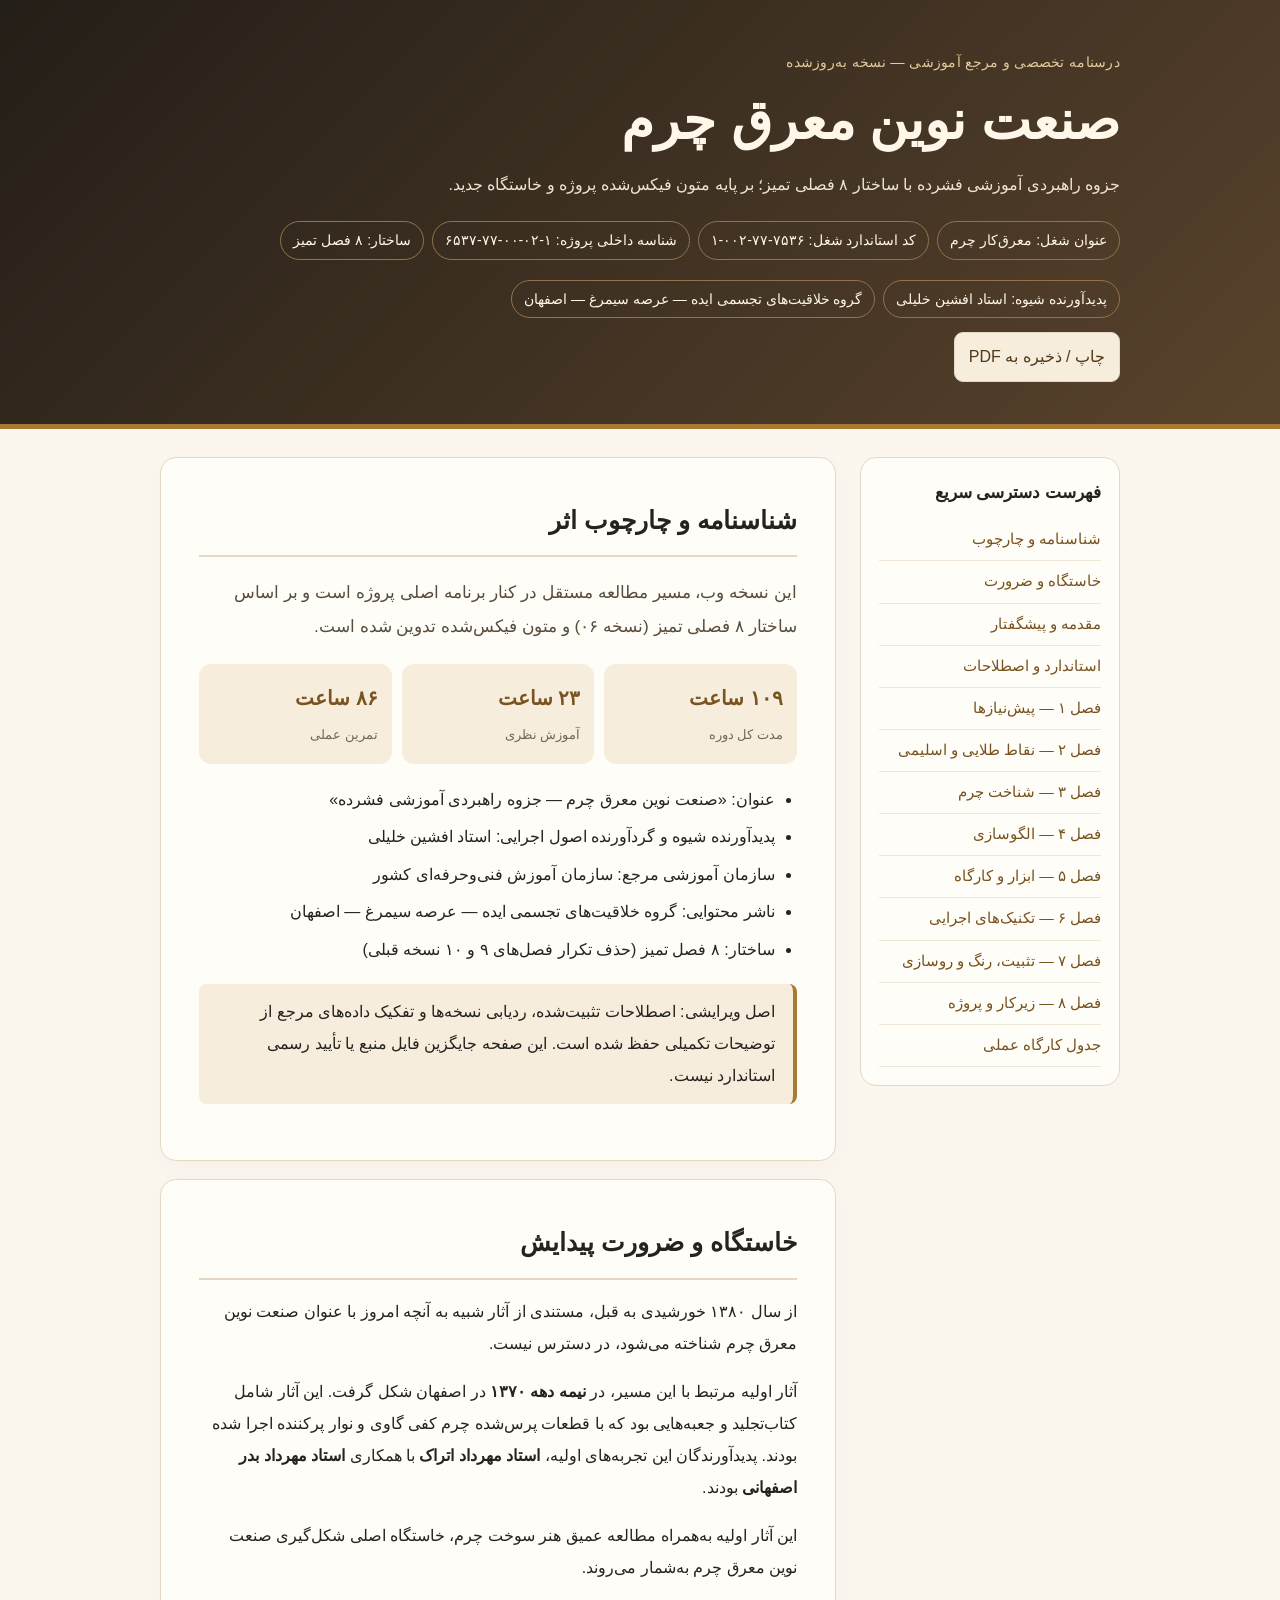
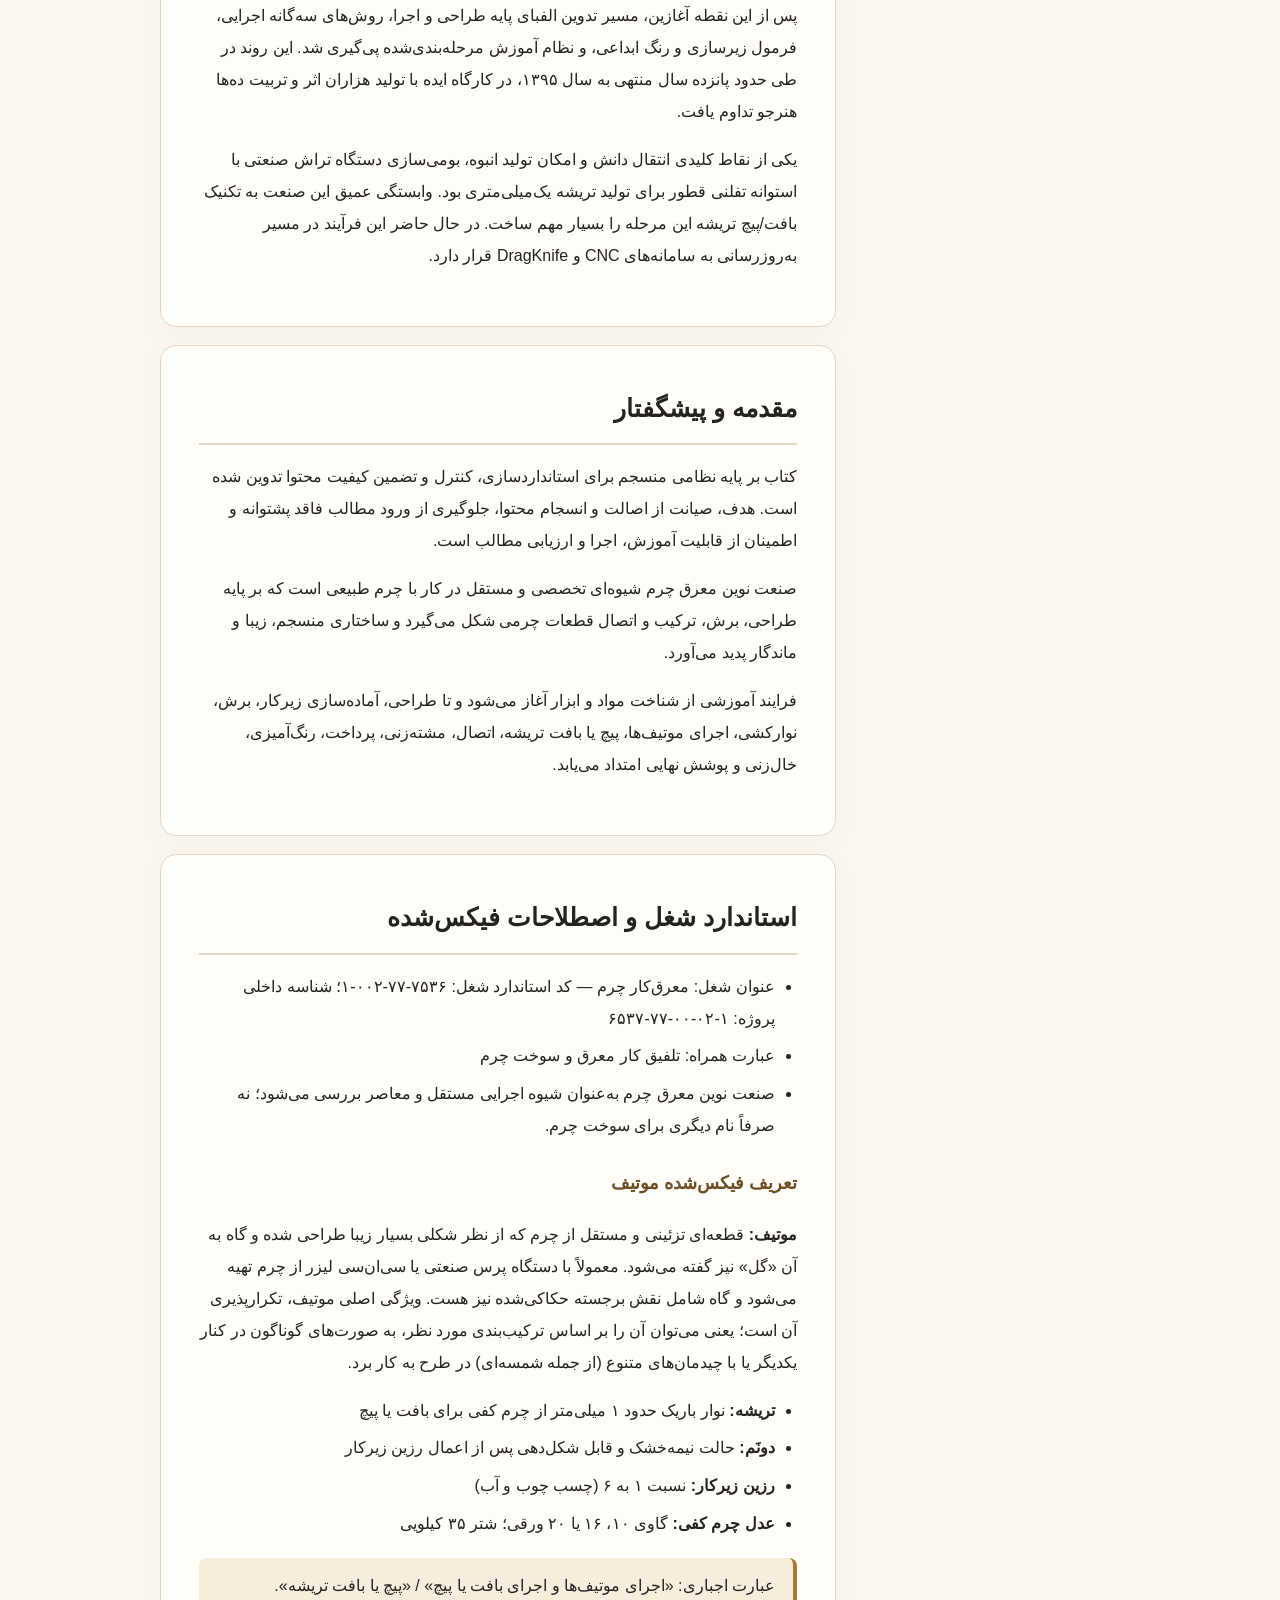
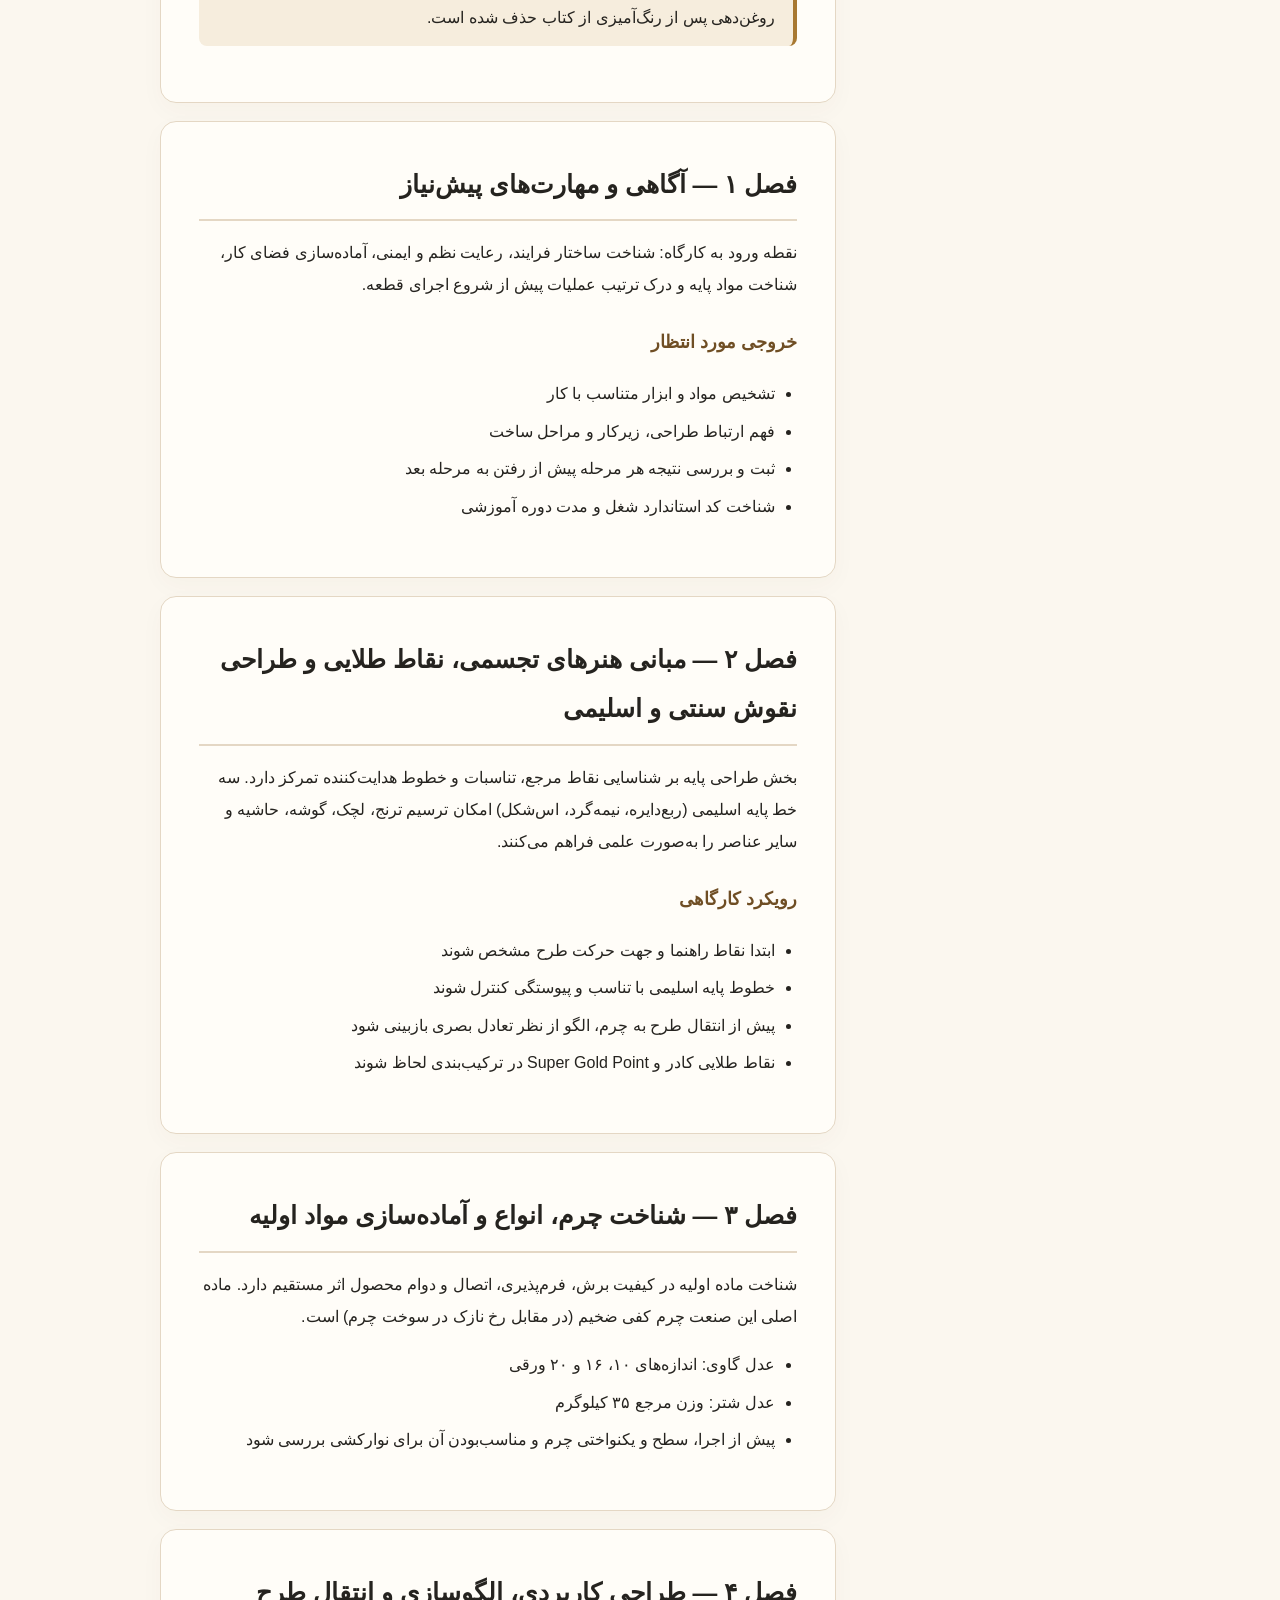
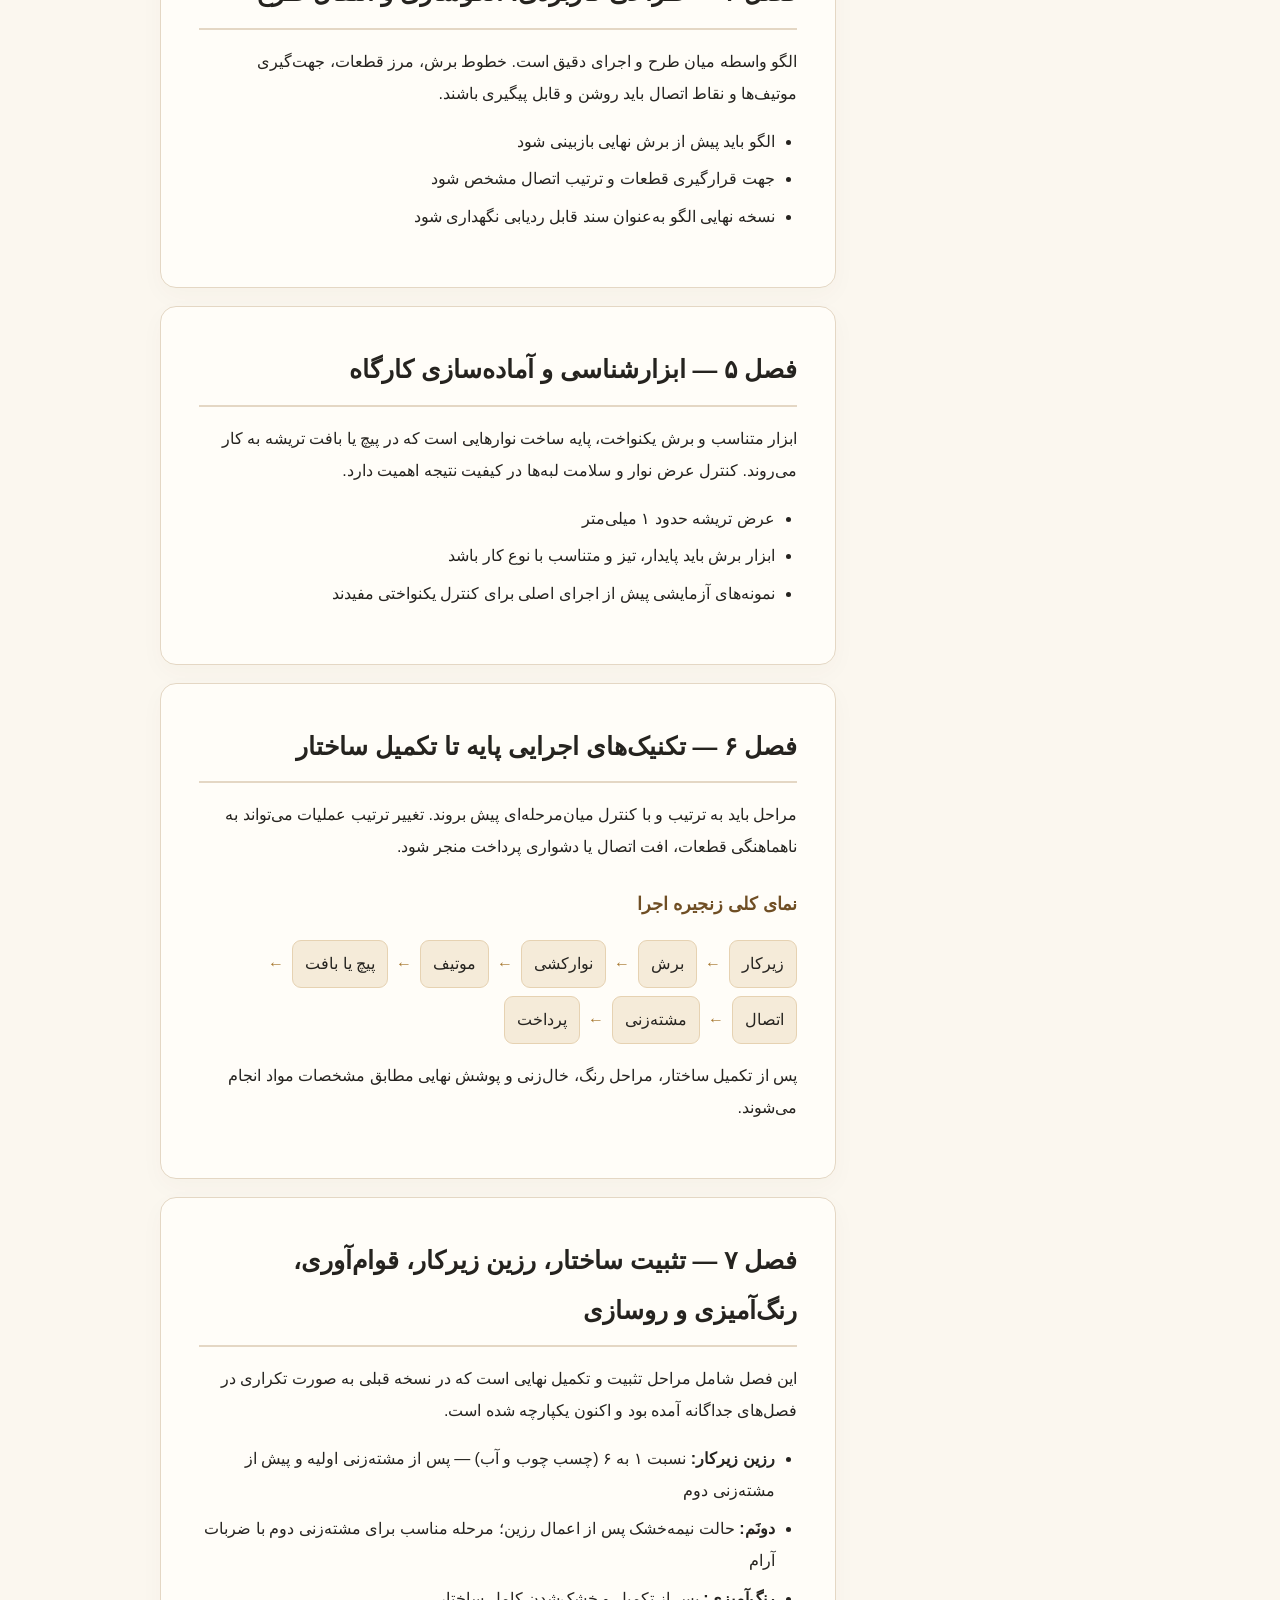
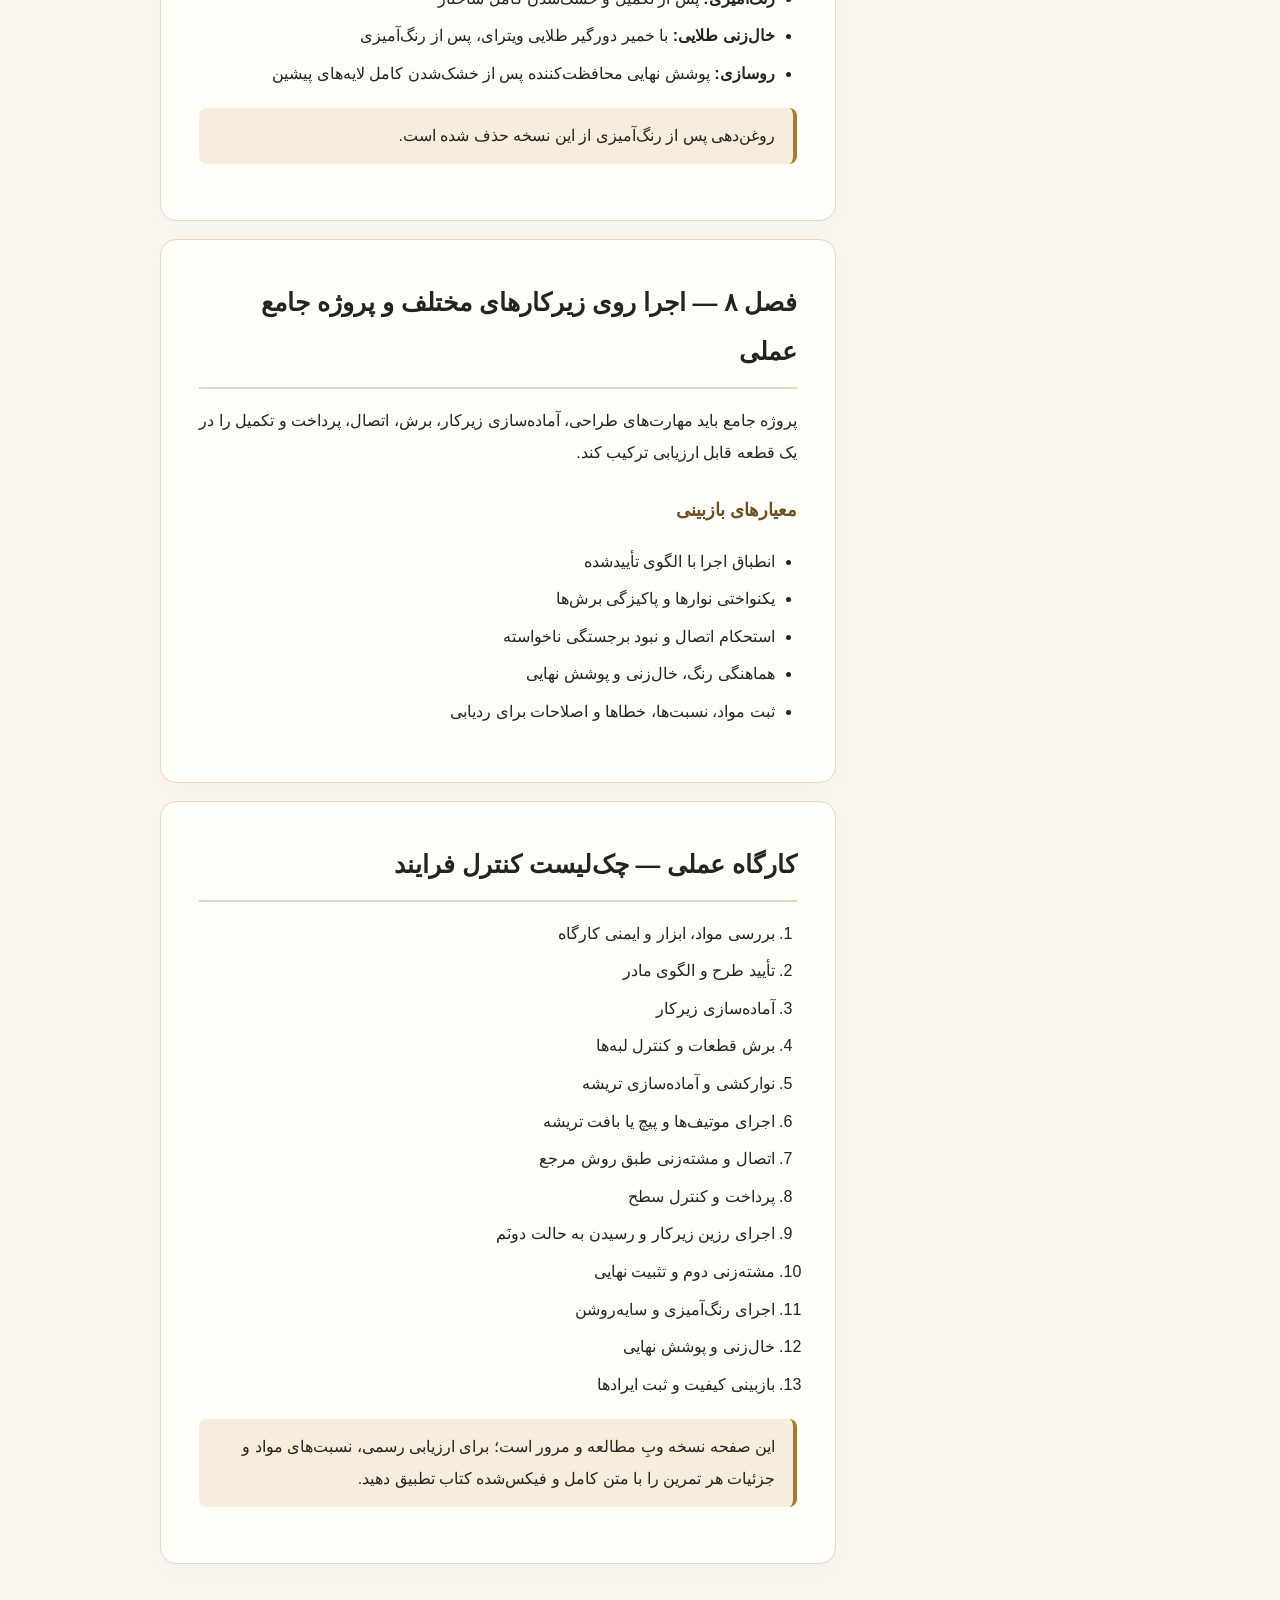
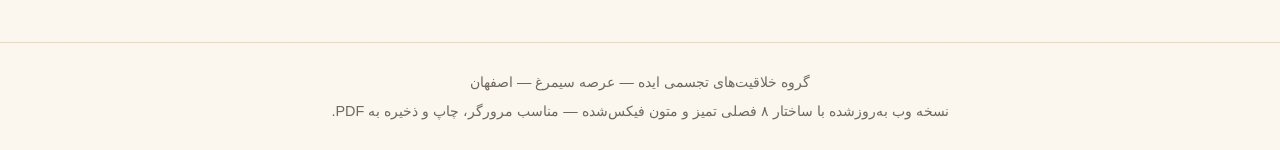
==== commit 213716ea: "Clarify occupational standard code in booklet" ====
--- a/booklet.html
+++ b/booklet.html
@@ -17,7 +17,7 @@
 <div class="eyebrow">درسنامه تخصصی و مرجع آموزشی — نسخه به‌روزشده</div>
 <h1>صنعت نوین معرق چرم</h1>
 <p>جزوه راهبردی آموزشی فشرده با ساختار ۸ فصلی تمیز؛ بر پایه متون فیکس‌شده پروژه و خاستگاه جدید.</p>
-<div class="meta"><span>عنوان شغل: معرق‌کار چرم</span><span>کد استاندارد: ۱-۰۲-۰۰-۷۷-۶۵۳۷</span><span>ساختار: ۸ فصل تمیز</span></div>
+<div class="meta"><span>عنوان شغل: معرق‌کار چرم</span><span>کد استاندارد شغل: ۷۵۳۶-۷۷-۰۰۲-۱</span><span>شناسه داخلی پروژه: ۱-۰۲-۰۰-۷۷-۶۵۳۷</span><span>ساختار: ۸ فصل تمیز</span></div>
 <div class="meta"><span>پدیدآورنده شیوه: استاد افشین خلیلی</span><span>گروه خلاقیت‌های تجسمی ایده — عرصه سیمرغ — اصفهان</span></div>
 <button class="print" onclick="window.print()">چاپ / ذخیره به PDF</button>
 </div></header>
@@ -68,7 +68,7 @@
 
 <section class="page" id="standard"><h2>استاندارد شغل و اصطلاحات فیکس‌شده</h2>
 <ul>
-<li>عنوان شغل: معرق‌کار چرم — کد استاندارد: ۱-۰۲-۰۰-۷۷-۶۵۳۷</li>
+<li>عنوان شغل: معرق‌کار چرم — کد استاندارد شغل: ۷۵۳۶-۷۷-۰۰۲-۱؛ شناسه داخلی پروژه: ۱-۰۲-۰۰-۷۷-۶۵۳۷</li>
 <li>عبارت همراه: تلفیق کار معرق و سوخت چرم</li>
 <li>صنعت نوین معرق چرم به‌عنوان شیوه اجرایی مستقل و معاصر بررسی می‌شود؛ نه صرفاً نام دیگری برای سوخت چرم.</li>
 </ul>
